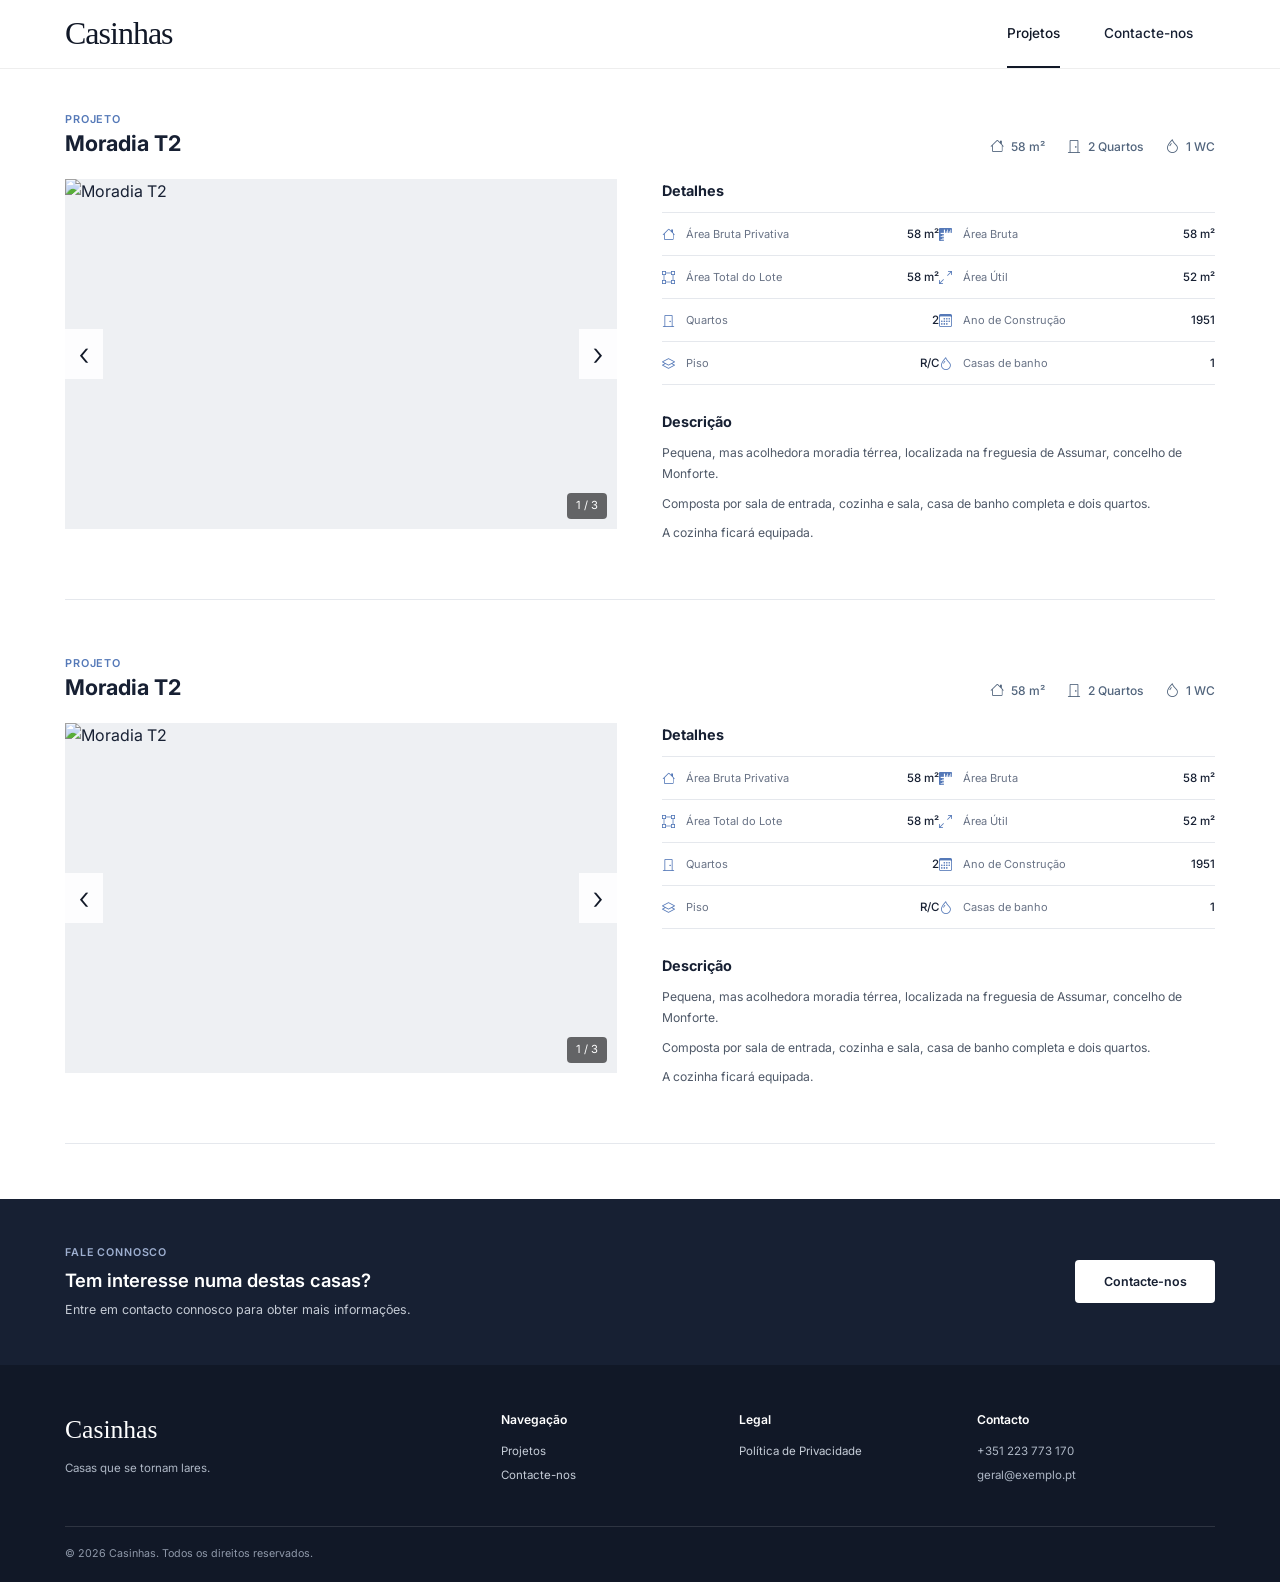
==== Index.html @ 3cd28d22 "Add files via upload" ====
﻿<!DOCTYPE html>
<html lang="pt-PT">

<head>
    <meta charset="UTF-8">

    <meta name="viewport" content="width=device-width, initial-scale=1.0">

    <title>Casinhas | Projetos</title>

    <meta name="description"
          content="Conheça os nossos projetos e imóveis.">

    <!-- Fonte -->
    <link rel="preconnect" href="https://fonts.googleapis.com">
    <link rel="preconnect" href="https://fonts.gstatic.com" crossorigin>

    <link href="https://fonts.googleapis.com/css2?family=Inter:wght@300;400;500;600;700&display=swap"
          rel="stylesheet">

    <!-- Ícones -->
    <link rel="stylesheet"
          href="https://cdn.jsdelivr.net/npm/bootstrap-icons@1.11.3/font/bootstrap-icons.min.css">

    <!-- CSS -->
    <link rel="stylesheet" href="style.css">
</head>


<body>

    <!-- ==================================================
         HEADER
    ================================================== -->

    <header id="header">

        <div class="container header-inner">

            <a href="index.html" class="logo">
                Casinhas
            </a>

            <nav>

                <a href="index.html" class="active">
                    Projetos
                </a>

                <a href="contacto.html">
                    Contacte-nos
                </a>

            </nav>

        </div>

    </header>


    <!-- ==================================================
         MODAL DA GALERIA
    ================================================== -->

    <div class="image-modal" id="image-modal">

        <!-- Fechar -->
        <button class="modal-close"
                id="modal-close"
                type="button"
                aria-label="Fechar">
            ×
        </button>


        <!-- Contador -->
        <div class="modal-counter">

            <span id="modal-current">1</span>
            /
            <span id="modal-total">3</span>

        </div>


        <!-- Seta esquerda -->
        <button class="modal-arrow modal-prev"
                id="modal-prev"
                type="button"
                aria-label="Imagem anterior">
            ‹
        </button>


        <!-- Conteúdo -->
        <div class="modal-content">

            <img id="modal-image"
                 src=""
                 alt="Moradia T2">


            <!-- Miniaturas -->
            <div class="modal-thumbnails"
                 id="modal-thumbnails">
            </div>

        </div>


        <!-- Seta direita -->
        <button class="modal-arrow modal-next"
                id="modal-next"
                type="button"
                aria-label="Imagem seguinte">
            ›
        </button>

    </div>


    <!-- ==================================================
         CONTEÚDO
    ================================================== -->

    <main>


        <!-- ==================================================
             PROJETOS
        ================================================== -->

        <section class="properties">

            <div class="container">


                <!-- ==================================================
                     IMÓVEL 1
                ================================================== -->

                <article class="property-card">


                    <!-- Cabeçalho -->
                    <div class="property-header">

                        <div>

                            <span class="property-label">
                                Projeto
                            </span>

                            <h1>
                                Moradia T2
                            </h1>

                        </div>


                        <div class="property-summary">

                            <div class="property-item">

                                <i class="bi bi-house"></i>

                                <span>
                                    58 m²
                                </span>

                            </div>


                            <div class="property-item">

                                <i class="bi bi-door-closed"></i>

                                <span>
                                    2 Quartos
                                </span>

                            </div>


                            <div class="property-item">

                                <i class="bi bi-droplet"></i>

                                <span>
                                    1 WC
                                </span>

                            </div>

                        </div>

                    </div>


                    <!-- Imagem + detalhes -->
                    <div class="property-layout">


                        <!-- Galeria -->
                        <div class="property-gallery">

                            <button class="gallery-arrow gallery-prev"
                                    type="button"
                                    aria-label="Imagem anterior">
                                ‹
                            </button>


                            <img class="gallery-image"
                                 src="assets/Casa1/1.jpg"
                                 alt="Moradia T2"
                                 data-gallery="1">


                            <button class="gallery-arrow gallery-next"
                                    type="button"
                                    aria-label="Imagem seguinte">
                                ›
                            </button>


                            <div class="gallery-counter">

                                <span class="gallery-current">
                                    1
                                </span>

                                /

                                <span class="gallery-total">
                                    3
                                </span>

                            </div>

                        </div>


                        <!-- Informação -->
                        <div class="property-info">


                            <!-- Detalhes -->
                            <div class="property-details">

                                <h2>
                                    Detalhes
                                </h2>


                                <div class="details-grid">


                                    <div class="detail">

                                        <div class="detail-label">

                                            <i class="bi bi-house"></i>

                                            <span>
                                                Área Bruta Privativa
                                            </span>

                                        </div>

                                        <strong>
                                            58 m²
                                        </strong>

                                    </div>


                                    <div class="detail">

                                        <div class="detail-label">

                                            <i class="bi bi-rulers"></i>

                                            <span>
                                                Área Bruta
                                            </span>

                                        </div>

                                        <strong>
                                            58 m²
                                        </strong>

                                    </div>


                                    <div class="detail">

                                        <div class="detail-label">

                                            <i class="bi bi-bounding-box"></i>

                                            <span>
                                                Área Total do Lote
                                            </span>

                                        </div>

                                        <strong>
                                            58 m²
                                        </strong>

                                    </div>


                                    <div class="detail">

                                        <div class="detail-label">

                                            <i class="bi bi-arrows-angle-expand"></i>

                                            <span>
                                                Área Útil
                                            </span>

                                        </div>

                                        <strong>
                                            52 m²
                                        </strong>

                                    </div>


                                    <div class="detail">

                                        <div class="detail-label">

                                            <i class="bi bi-door-closed"></i>

                                            <span>
                                                Quartos
                                            </span>

                                        </div>

                                        <strong>
                                            2
                                        </strong>

                                    </div>


                                    <div class="detail">

                                        <div class="detail-label">

                                            <i class="bi bi-calendar3"></i>

                                            <span>
                                                Ano de Construção
                                            </span>

                                        </div>

                                        <strong>
                                            1951
                                        </strong>

                                    </div>


                                    <div class="detail">

                                        <div class="detail-label">

                                            <i class="bi bi-layers"></i>

                                            <span>
                                                Piso
                                            </span>

                                        </div>

                                        <strong>
                                            R/C
                                        </strong>

                                    </div>


                                    <div class="detail">

                                        <div class="detail-label">

                                            <i class="bi bi-droplet"></i>

                                            <span>
                                                Casas de banho
                                            </span>

                                        </div>

                                        <strong>
                                            1
                                        </strong>

                                    </div>

                                </div>

                            </div>


                            <!-- Descrição -->
                            <div class="property-description">

                                <h2>
                                    Descrição
                                </h2>

                                <p>
                                    Pequena, mas acolhedora moradia térrea,
                                    localizada na freguesia de Assumar,
                                    concelho de Monforte.
                                </p>

                                <p>
                                    Composta por sala de entrada,
                                    cozinha e sala, casa de banho
                                    completa e dois quartos.
                                </p>

                                <p>
                                    A cozinha ficará equipada.
                                </p>

                            </div>

                        </div>

                    </div>

                </article>


                <!-- ==================================================
                     IMÓVEL 2
                     Mesmo exemplo do primeiro
                ================================================== -->

                <article class="property-card">


                    <!-- Cabeçalho -->
                    <div class="property-header">

                        <div>

                            <span class="property-label">
                                Projeto
                            </span>

                            <h1>
                                Moradia T2
                            </h1>

                        </div>


                        <div class="property-summary">

                            <div class="property-item">

                                <i class="bi bi-house"></i>

                                <span>
                                    58 m²
                                </span>

                            </div>


                            <div class="property-item">

                                <i class="bi bi-door-closed"></i>

                                <span>
                                    2 Quartos
                                </span>

                            </div>


                            <div class="property-item">

                                <i class="bi bi-droplet"></i>

                                <span>
                                    1 WC
                                </span>

                            </div>

                        </div>

                    </div>


                    <!-- Imagem + detalhes -->
                    <div class="property-layout">


                        <!-- Galeria -->
                        <div class="property-gallery">

                            <button class="gallery-arrow gallery-prev"
                                    type="button"
                                    aria-label="Imagem anterior">
                                ‹
                            </button>


                            <img class="gallery-image"
                                 src="assets/Casa1/1.jpg"
                                 alt="Moradia T2"
                                 data-gallery="2">


                            <button class="gallery-arrow gallery-next"
                                    type="button"
                                    aria-label="Imagem seguinte">
                                ›
                            </button>


                            <div class="gallery-counter">

                                <span class="gallery-current">
                                    1
                                </span>

                                /

                                <span class="gallery-total">
                                    3
                                </span>

                            </div>

                        </div>


                        <!-- Informação -->
                        <div class="property-info">


                            <!-- Detalhes -->
                            <div class="property-details">

                                <h2>
                                    Detalhes
                                </h2>


                                <div class="details-grid">


                                    <div class="detail">

                                        <div class="detail-label">
                                            <i class="bi bi-house"></i>
                                            <span>Área Bruta Privativa</span>
                                        </div>

                                        <strong>58 m²</strong>

                                    </div>


                                    <div class="detail">

                                        <div class="detail-label">
                                            <i class="bi bi-rulers"></i>
                                            <span>Área Bruta</span>
                                        </div>

                                        <strong>58 m²</strong>

                                    </div>


                                    <div class="detail">

                                        <div class="detail-label">
                                            <i class="bi bi-bounding-box"></i>
                                            <span>Área Total do Lote</span>
                                        </div>

                                        <strong>58 m²</strong>

                                    </div>


                                    <div class="detail">

                                        <div class="detail-label">
                                            <i class="bi bi-arrows-angle-expand"></i>
                                            <span>Área Útil</span>
                                        </div>

                                        <strong>52 m²</strong>

                                    </div>


                                    <div class="detail">

                                        <div class="detail-label">
                                            <i class="bi bi-door-closed"></i>
                                            <span>Quartos</span>
                                        </div>

                                        <strong>2</strong>

                                    </div>


                                    <div class="detail">

                                        <div class="detail-label">
                                            <i class="bi bi-calendar3"></i>
                                            <span>Ano de Construção</span>
                                        </div>

                                        <strong>1951</strong>

                                    </div>


                                    <div class="detail">

                                        <div class="detail-label">
                                            <i class="bi bi-layers"></i>
                                            <span>Piso</span>
                                        </div>

                                        <strong>R/C</strong>

                                    </div>


                                    <div class="detail">

                                        <div class="detail-label">
                                            <i class="bi bi-droplet"></i>
                                            <span>Casas de banho</span>
                                        </div>

                                        <strong>1</strong>

                                    </div>

                                </div>

                            </div>


                            <!-- Descrição -->
                            <div class="property-description">

                                <h2>
                                    Descrição
                                </h2>

                                <p>
                                    Pequena, mas acolhedora moradia térrea,
                                    localizada na freguesia de Assumar,
                                    concelho de Monforte.
                                </p>

                                <p>
                                    Composta por sala de entrada,
                                    cozinha e sala, casa de banho
                                    completa e dois quartos.
                                </p>

                                <p>
                                    A cozinha ficará equipada.
                                </p>

                            </div>

                        </div>

                    </div>

                </article>

            </div>

        </section>


        <!-- ==================================================
             CTA
        ================================================== -->

        <section class="property-cta">

            <div class="container cta-inner">

                <div>

                    <span class="cta-label">
                        Fale connosco
                    </span>

                    <h2>
                        Tem interesse numa destas casas?
                    </h2>

                    <p>
                        Entre em contacto connosco para obter
                        mais informações.
                    </p>

                </div>


                <a href="contacto.html"
                   class="btn-primary">
                    Contacte-nos
                </a>

            </div>

        </section>

    </main>


    <!-- ==================================================
         FOOTER
    ================================================== -->

    <footer>

        <div class="container footer-grid">


            <div class="footer-brand">

                <h3>
                    Casinhas
                </h3>

                <p>
                    Casas que se tornam lares.
                </p>

            </div>


            <div>

                <h4>
                    Navegação
                </h4>

                <a href="index.html">
                    Projetos
                </a>

                <a href="contacto.html">
                    Contacte-nos
                </a>

            </div>


            <div>

                <h4>
                    Legal
                </h4>

                <a href="privacidade.html">
                    Política de Privacidade
                </a>

            </div>


            <div>

                <h4>
                    Contacto
                </h4>

                <p>
                    +351 223 773 170
                </p>

                <p>
                    geral@exemplo.pt
                </p>

            </div>

        </div>


        <div class="container footer-bottom">

            <p>
                © 2026 Casinhas. Todos os direitos reservados.
            </p>

        </div>

    </footer>


    <!-- JavaScript -->
    <script src="script.js"></script>

</body>

</html>
---- style.css ----
﻿/* ==================================================
   BASE
================================================== */

:root {
    --navy: #172033;
    --navy-dark: #111827;
    --text: #172033;
    --muted: #697386;
    --icon: #5579b8;
    --border: #e5e8ed;
    --background: #ffffff;
    --soft-background: #f7f8fa;
}


* {
    box-sizing: border-box;
}


html {
    scroll-behavior: smooth;
}


body {
    margin: 0;
    font-family: "Inter", Arial, sans-serif;
    background: var(--background);
    color: var(--text);
    line-height: 1.6;
}


img {
    max-width: 100%;
}


a {
    color: inherit;
    text-decoration: none;
}


button {
    font-family: inherit;
}


.container {
    width: min(1150px, 92%);
    margin: 0 auto;
}


/* ==================================================
   HEADER
================================================== */

header {
    position: sticky;
    top: 0;
    width: 100%;
    background: rgba(255, 255, 255, 0.96);
    border-bottom: 1px solid #eeeeee;
    z-index: 1000;
    backdrop-filter: blur(10px);
}


.header-inner {
    min-height: 68px;
    display: flex;
    align-items: center;
    justify-content: space-between;
}


.logo {
    font-family: Georgia, "Times New Roman", serif;
    font-size: 2rem;
    font-weight: 400;
    letter-spacing: -1px;
    color: var(--navy-dark);
}


nav {
    height: 68px;
    display: flex;
    align-items: stretch;
}


    nav a {
        position: relative;
        display: flex;
        align-items: center;
        padding: 0 22px;
        color: var(--navy);
        font-size: 0.85rem;
        font-weight: 500;
        transition: color 0.2s ease;
    }


        nav a:hover {
            color: var(--icon);
        }


        nav a.active {
            color: var(--navy-dark);
        }


            nav a.active::after {
                content: "";
                position: absolute;
                left: 22px;
                right: 22px;
                bottom: 0;
                height: 2px;
                background: var(--navy-dark);
            }


/* ==================================================
   PROJETOS
================================================== */

.properties {
    padding: 42px 0 55px;
}


.property-card {
    padding-bottom: 55px;
    margin-bottom: 55px;
    border-bottom: 1px solid var(--border);
}


    .property-card:last-child {
        margin-bottom: 0;
    }


/* ==================================================
   CABEÇALHO DO IMÓVEL
================================================== */

.property-header {
    display: flex;
    align-items: flex-end;
    justify-content: space-between;
    gap: 30px;
    margin-bottom: 22px;
}


.property-label {
    display: block;
    margin-bottom: 3px;
    color: var(--icon);
    font-size: 0.68rem;
    font-weight: 600;
    text-transform: uppercase;
    letter-spacing: 0.08em;
}


.property-header h1 {
    margin: 0;
    color: var(--text);
    font-size: 1.35rem;
    font-weight: 700;
    line-height: 1.2;
}


.property-summary {
    display: flex;
    align-items: center;
    gap: 22px;
    flex-shrink: 0;
}


.property-item {
    display: flex;
    align-items: center;
    gap: 7px;
}


    .property-item i {
        color: #52657d;
        font-size: 14px;
    }


    .property-item span {
        color: #52657d;
        font-size: 0.75rem;
        font-weight: 500;
    }


/* ==================================================
   LAYOUT DO IMÓVEL
================================================== */

.property-layout {
    display: grid;
    grid-template-columns: 48% 1fr;
    gap: 45px;
    align-items: start;
}


/* ==================================================
   GALERIA
================================================== */

.property-gallery {
    position: relative;
    width: 100%;
    height: 350px;
    overflow: hidden;
    background: #eef0f3;
}


.gallery-image {
    display: block;
    width: 100%;
    height: 100%;
    object-fit: cover;
    cursor: zoom-in;
    transition: transform 0.3s ease;
}


    .gallery-image:hover {
        transform: scale(1.015);
    }


/* ==================================================
   SETAS DA GALERIA
================================================== */

.gallery-arrow {
    position: absolute;
    top: 50%;
    z-index: 5;
    width: 38px;
    height: 50px;
    display: flex;
    align-items: center;
    justify-content: center;
    padding: 0;
    border: none;
    background: rgba(255, 255, 255, 0.9);
    color: var(--navy-dark);
    font-size: 32px;
    font-weight: 300;
    line-height: 1;
    cursor: pointer;
    transform: translateY(-50%);
    transition: background 0.2s ease;
}


    .gallery-arrow:hover {
        background: #ffffff;
    }


.gallery-prev {
    left: 0;
}


.gallery-next {
    right: 0;
}


/* ==================================================
   CONTADOR DA GALERIA
================================================== */

.gallery-counter {
    position: absolute;
    right: 10px;
    bottom: 10px;
    padding: 4px 9px;
    background: rgba(0, 0, 0, 0.58);
    color: #ffffff;
    border-radius: 4px;
    font-size: 0.7rem;
}


/* ==================================================
   INFORMAÇÃO
================================================== */

.property-info {
    min-width: 0;
}


.property-details h2,
.property-description h2 {
    margin: 0 0 10px;
    color: var(--text);
    font-size: 0.9rem;
    font-weight: 700;
}


/* ==================================================
   DETALHES
================================================== */

.details-grid {
    display: grid;
    grid-template-columns: 1fr 1fr;
    border-top: 1px solid var(--border);
}


.detail {
    min-height: 43px;
    display: flex;
    align-items: center;
    justify-content: space-between;
    gap: 12px;
    padding: 5px 0;
    border-bottom: 1px solid var(--border);
}


.detail-label {
    min-width: 0;
    display: flex;
    align-items: center;
    gap: 8px;
}


    .detail-label i {
        width: 16px;
        flex-shrink: 0;
        color: var(--icon);
        font-size: 13px;
    }


    .detail-label span {
        color: var(--muted);
        font-size: 0.69rem;
    }


.detail strong {
    color: var(--text);
    font-size: 0.72rem;
    font-weight: 500;
    white-space: nowrap;
}


/* ==================================================
   DESCRIÇÃO
================================================== */

.property-description {
    margin-top: 25px;
}


    .property-description p {
        max-width: 580px;
        margin: 0 0 9px;
        color: #4f5968;
        font-size: 0.76rem;
        line-height: 1.7;
    }


        .property-description p:last-child {
            margin-bottom: 0;
        }


/* ==================================================
   MODAL DA GALERIA
================================================== */

.image-modal {
    position: fixed;
    inset: 0;
    z-index: 9999;
    display: flex;
    align-items: center;
    justify-content: center;
    padding: 50px 70px;
    background: rgba(10, 14, 23, 0.94);
    opacity: 0;
    visibility: hidden;
    transition: opacity 0.25s ease, visibility 0.25s ease;
}


    .image-modal.open {
        opacity: 1;
        visibility: visible;
    }


/* ==================================================
   CONTEÚDO DO MODAL
================================================== */

.modal-content {
    width: min(1000px, 90vw);
    display: flex;
    flex-direction: column;
    align-items: center;
    gap: 18px;
}


#modal-image {
    display: block;
    width: auto;
    max-width: 100%;
    max-height: 70vh;
    object-fit: contain;
    border-radius: 4px;
}


/* ==================================================
   MINIATURAS
================================================== */

.modal-thumbnails {
    width: 100%;
    display: flex;
    justify-content: center;
    gap: 9px;
    padding: 4px;
    overflow-x: auto;
}


.modal-thumbnail {
    width: 78px;
    height: 58px;
    flex-shrink: 0;
    object-fit: cover;
    border: 2px solid transparent;
    border-radius: 4px;
    opacity: 0.48;
    cursor: pointer;
    transition: opacity 0.2s ease, border-color 0.2s ease, transform 0.2s ease;
}


    .modal-thumbnail:hover {
        opacity: 0.8;
        transform: translateY(-2px);
    }


    .modal-thumbnail.active {
        opacity: 1;
        border-color: #ffffff;
    }


/* ==================================================
   SETAS DO MODAL
================================================== */

.modal-arrow {
    position: absolute;
    top: 50%;
    width: 52px;
    height: 68px;
    display: flex;
    align-items: center;
    justify-content: center;
    padding: 0;
    border: none;
    border-radius: 4px;
    background: rgba(255, 255, 255, 0.12);
    color: #ffffff;
    font-size: 44px;
    font-weight: 300;
    line-height: 1;
    cursor: pointer;
    transform: translateY(-50%);
    transition: background 0.2s ease;
}


    .modal-arrow:hover {
        background: rgba(255, 255, 255, 0.23);
    }


.modal-prev {
    left: 25px;
}


.modal-next {
    right: 25px;
}


/* ==================================================
   FECHAR MODAL
================================================== */

.modal-close {
    position: absolute;
    top: 18px;
    right: 25px;
    z-index: 5;
    width: 45px;
    height: 45px;
    padding: 0;
    border: none;
    background: transparent;
    color: #ffffff;
    font-size: 38px;
    font-weight: 300;
    line-height: 1;
    cursor: pointer;
    transition: opacity 0.2s ease;
}


    .modal-close:hover {
        opacity: 0.65;
    }


/* ==================================================
   CONTADOR DO MODAL
================================================== */

.modal-counter {
    position: absolute;
    top: 25px;
    left: 50%;
    color: #ffffff;
    font-size: 0.78rem;
    transform: translateX(-50%);
}


/* ==================================================
   CTA
================================================== */

.property-cta {
    padding: 45px 0;
    background: var(--navy);
    color: #ffffff;
}


.cta-inner {
    display: flex;
    align-items: center;
    justify-content: space-between;
    gap: 40px;
}


.cta-label {
    display: block;
    margin-bottom: 5px;
    color: #9eafd0;
    font-size: 0.67rem;
    font-weight: 600;
    text-transform: uppercase;
    letter-spacing: 0.08em;
}


.property-cta h2 {
    margin: 0 0 4px;
    font-size: 1.15rem;
    font-weight: 600;
}


.property-cta p {
    margin: 0;
    color: #c4cad4;
    font-size: 0.78rem;
}


.btn-primary {
    display: inline-flex;
    align-items: center;
    justify-content: center;
    min-width: 140px;
    min-height: 43px;
    padding: 0 20px;
    background: #ffffff;
    color: var(--navy);
    border-radius: 4px;
    font-size: 0.78rem;
    font-weight: 600;
    transition: background 0.2s ease, transform 0.2s ease;
}


    .btn-primary:hover {
        background: #edf0f4;
        transform: translateY(-1px);
    }


/* ==================================================
   FOOTER
================================================== */

footer {
    padding: 45px 0 20px;
    background: var(--navy-dark);
    color: #ffffff;
}


.footer-grid {
    display: grid;
    grid-template-columns: 2fr 1fr 1fr 1.2fr;
    gap: 40px;
}


.footer-brand h3 {
    margin: 0 0 8px;
    font-family: Georgia, "Times New Roman", serif;
    font-size: 1.6rem;
    font-weight: 400;
}


.footer-grid h4 {
    margin: 0 0 13px;
    font-size: 0.76rem;
    font-weight: 600;
}


.footer-grid p {
    margin: 0 0 6px;
    color: #aeb7c5;
    font-size: 0.72rem;
}


.footer-grid a {
    display: block;
    margin: 6px 0;
    color: #c5ccd7;
    font-size: 0.72rem;
    transition: color 0.2s ease;
}


    .footer-grid a:hover {
        color: #ffffff;
    }


.footer-bottom {
    margin-top: 35px;
    padding-top: 18px;
    border-top: 1px solid rgba(255, 255, 255, 0.12);
}


    .footer-bottom p {
        margin: 0;
        color: #8f99aa;
        font-size: 0.67rem;
    }


/* ==================================================
   RESPONSIVE
================================================== */

@media (max-width: 800px) {

    .header-inner {
        min-height: 60px;
    }


    nav {
        height: 60px;
    }


        nav a {
            padding: 0 12px;
            font-size: 0.76rem;
        }


            nav a.active::after {
                left: 12px;
                right: 12px;
            }


    .logo {
        font-size: 1.7rem;
    }


    .property-header {
        align-items: flex-start;
        flex-direction: column;
        gap: 14px;
    }


    .property-summary {
        gap: 15px;
        flex-wrap: wrap;
    }


    .property-layout {
        grid-template-columns: 1fr;
        gap: 28px;
    }


    .property-gallery {
        height: 360px;
    }


    .cta-inner {
        align-items: flex-start;
        flex-direction: column;
        gap: 22px;
    }


    .footer-grid {
        grid-template-columns: 1fr 1fr;
        gap: 30px;
    }


    .image-modal {
        padding: 60px 15px 25px;
    }


    .modal-arrow {
        width: 42px;
        height: 55px;
        font-size: 36px;
    }


    .modal-prev {
        left: 8px;
    }


    .modal-next {
        right: 8px;
    }


    #modal-image {
        max-width: 92vw;
        max-height: 65vh;
    }
}


@media (max-width: 500px) {

    .properties {
        padding-top: 28px;
    }


    .property-gallery {
        height: 260px;
    }


    .details-grid {
        grid-template-columns: 1fr;
    }


    .footer-grid {
        grid-template-columns: 1fr;
    }


    .modal-thumbnail {
        width: 65px;
        height: 50px;
    }
}
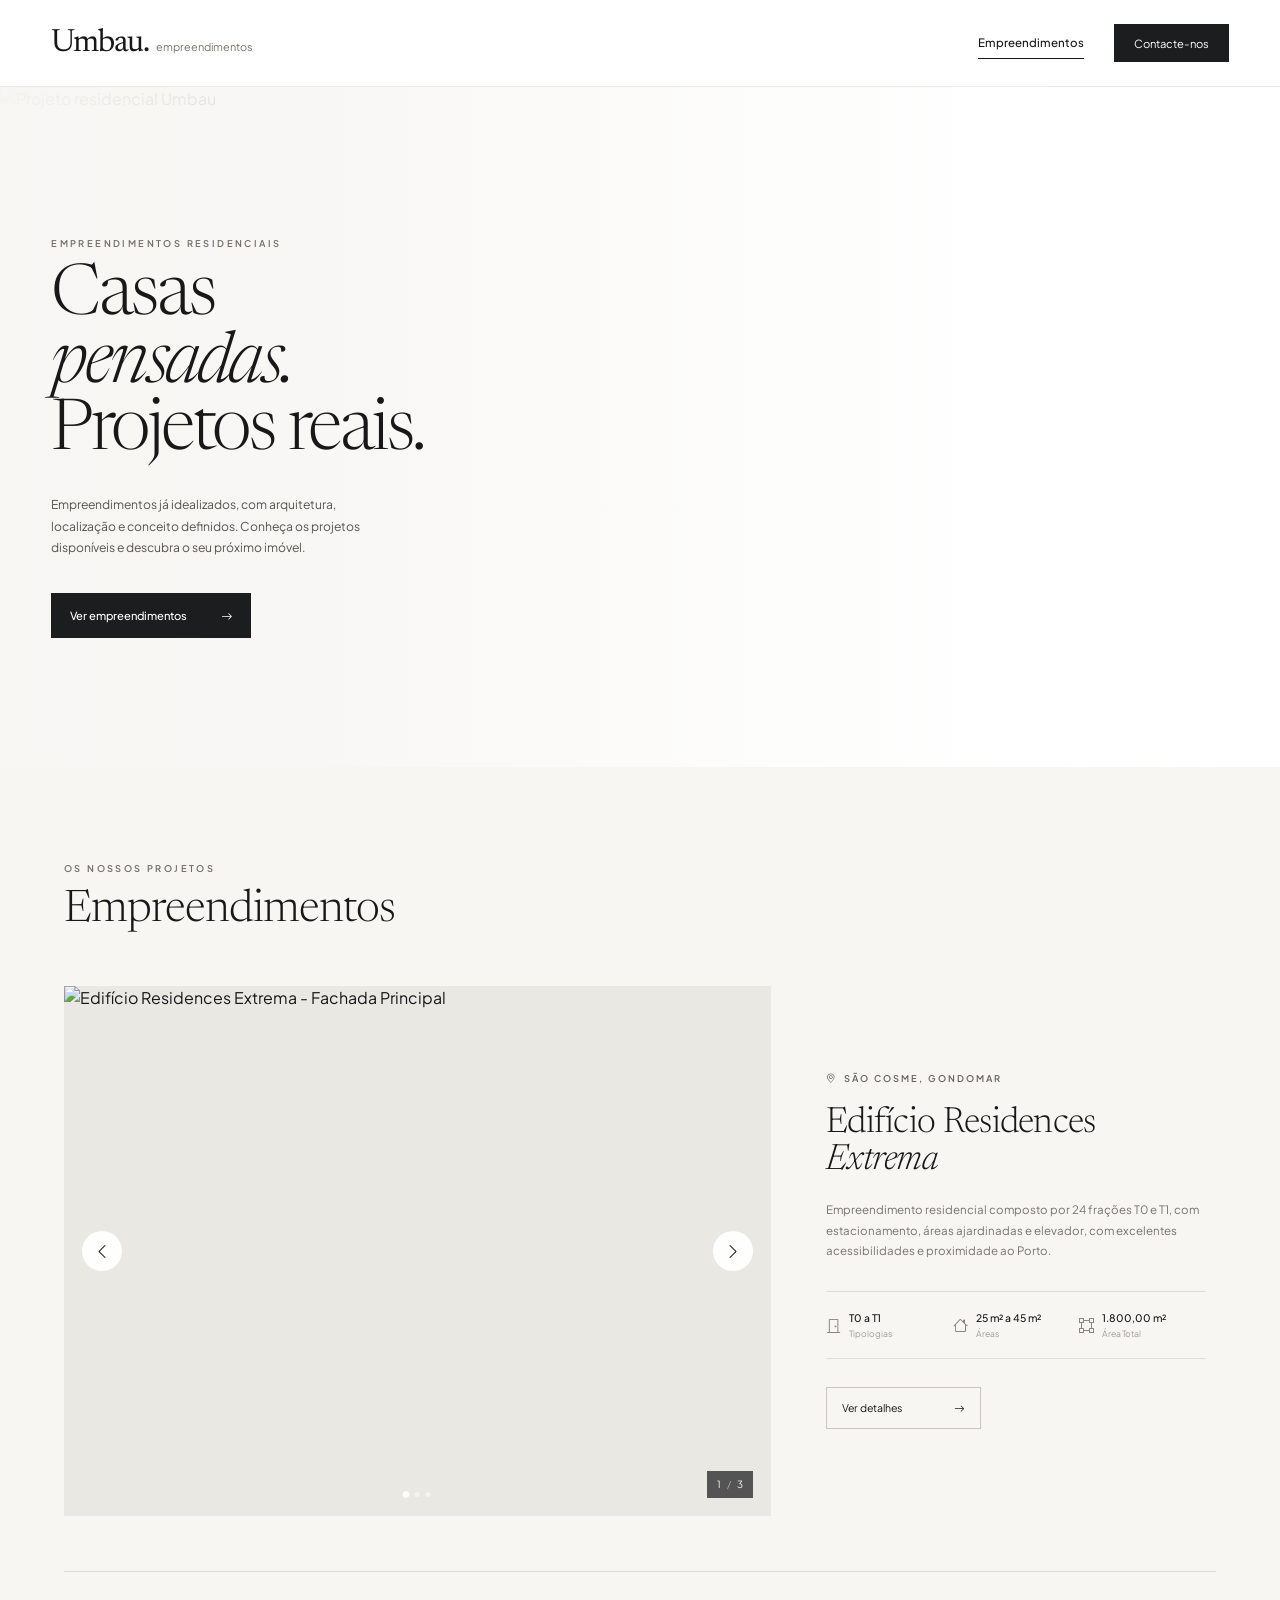
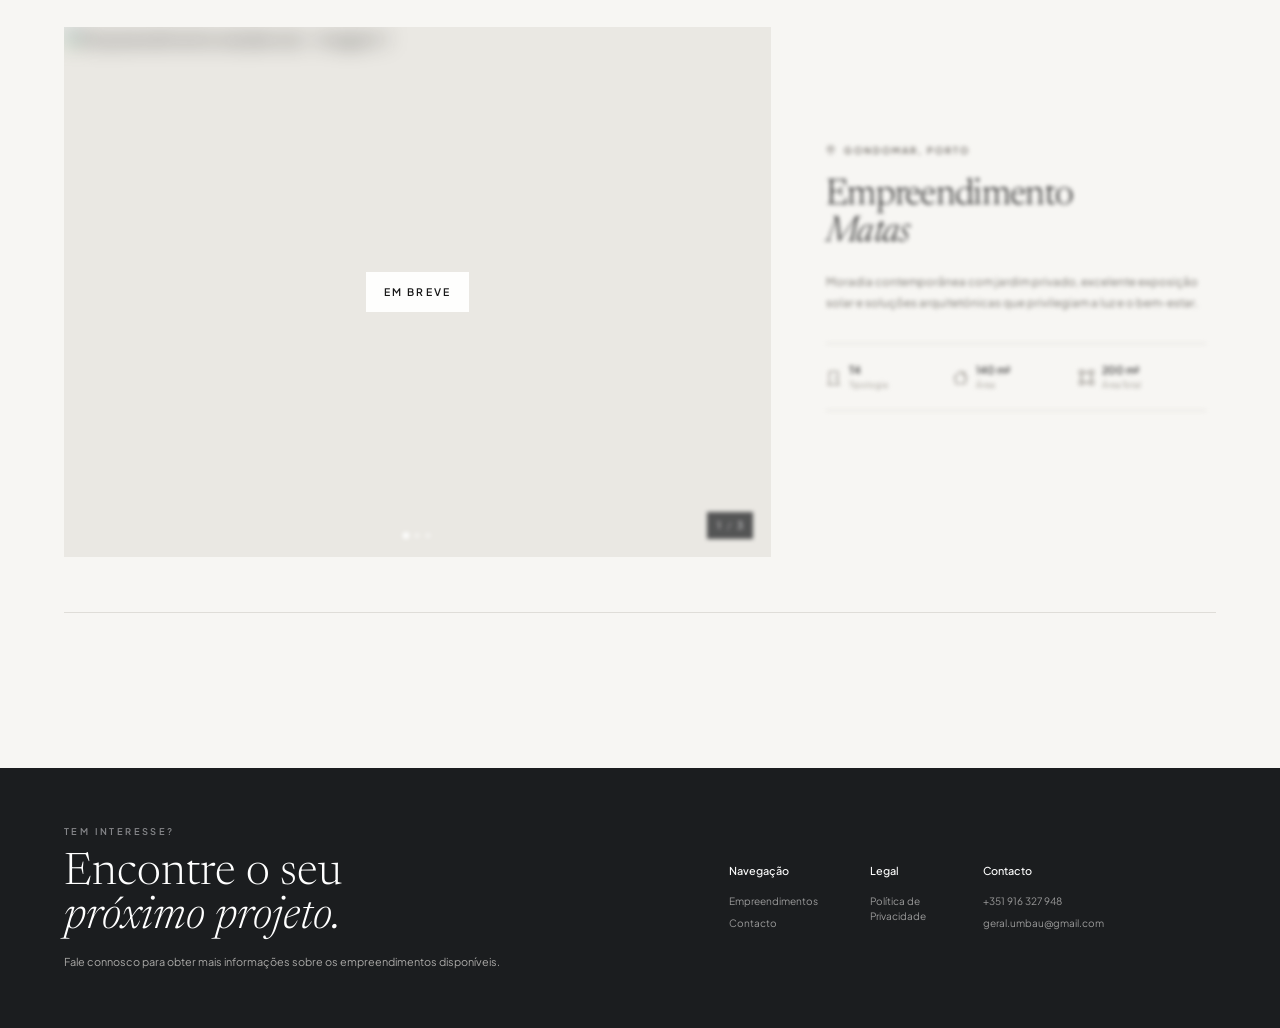
==== commit 53724de1: "Add files via upload" ====
--- a/Index.html
+++ b/Index.html
@@ -2,53 +2,76 @@
 <html lang="pt-PT">
 
 <head>
+
     <meta charset="UTF-8">
 
-    <meta name="viewport" content="width=device-width, initial-scale=1.0">
-
-    <title>Casinhas | Projetos</title>
+    <meta name="viewport"
+          content="width=device-width, initial-scale=1.0">
+
+    <title>Umbau | Empreendimentos</title>
 
     <meta name="description"
-          content="Conheça os nossos projetos e imóveis.">
-
-    <!-- Fonte -->
-    <link rel="preconnect" href="https://fonts.googleapis.com">
-    <link rel="preconnect" href="https://fonts.gstatic.com" crossorigin>
-
-    <link href="https://fonts.googleapis.com/css2?family=Inter:wght@300;400;500;600;700&display=swap"
+          content="Empreendimentos residenciais da Umbau. Projetos idealizados ao detalhe e pensados para ganhar vida.">
+
+    <link rel="preconnect"
+          href="https://fonts.googleapis.com">
+
+    <link rel="preconnect"
+          href="https://fonts.gstatic.com"
+          crossorigin>
+
+    <link href="https://fonts.googleapis.com/css2?family=Newsreader:opsz,wght@6..72,300;6..72,400;6..72,500&family=Plus+Jakarta+Sans:wght@300;400;500;600&display=swap"
           rel="stylesheet">
 
-    <!-- Ícones -->
     <link rel="stylesheet"
           href="https://cdn.jsdelivr.net/npm/bootstrap-icons@1.11.3/font/bootstrap-icons.min.css">
 
-    <!-- CSS -->
-    <link rel="stylesheet" href="style.css">
+    <link rel="stylesheet"
+          href="style.css">
+
 </head>
 
 
 <body>
 
-    <!-- ==================================================
+    <!-- =====================================================
          HEADER
-    ================================================== -->
-
-    <header id="header">
-
-        <div class="container header-inner">
-
-            <a href="index.html" class="logo">
-                Casinhas
+    ====================================================== -->
+
+    <header class="site-header">
+
+        <div class="header-container">
+
+            <a href="index.html"
+               class="logo"
+               aria-label="Umbau - página inicial">
+
+                <span class="logo-main">
+                    Umbau.
+                </span>
+
+                <span class="logo-sub">
+                    empreendimentos
+                </span>
+
             </a>
 
-            <nav>
-
-                <a href="index.html" class="active">
-                    Projetos
+
+            <nav class="main-nav">
+
+                <a href="#empreendimentos"
+                   class="nav-link active">
+
+                    Empreendimentos
+
                 </a>
 
-                <a href="contacto.html">
+
+                <a href="contacto.html"
+                   class="btn-header">
+
                     Contacte-nos
+
                 </a>
 
             </nav>
@@ -58,137 +81,459 @@
     </header>
 
 
-    <!-- ==================================================
-         MODAL DA GALERIA
-    ================================================== -->
-
-    <div class="image-modal" id="image-modal">
-
-        <!-- Fechar -->
-        <button class="modal-close"
-                id="modal-close"
-                type="button"
-                aria-label="Fechar">
-            ×
-        </button>
-
-
-        <!-- Contador -->
-        <div class="modal-counter">
-
-            <span id="modal-current">1</span>
-            /
-            <span id="modal-total">3</span>
-
-        </div>
-
-
-        <!-- Seta esquerda -->
-        <button class="modal-arrow modal-prev"
-                id="modal-prev"
-                type="button"
-                aria-label="Imagem anterior">
-            ‹
-        </button>
-
-
-        <!-- Conteúdo -->
-        <div class="modal-content">
-
-            <img id="modal-image"
-                 src=""
-                 alt="Moradia T2">
-
-
-            <!-- Miniaturas -->
-            <div class="modal-thumbnails"
-                 id="modal-thumbnails">
+    <!-- =====================================================
+         CONTEÚDO PRINCIPAL
+    ====================================================== -->
+
+    <main>
+
+        <!-- =================================================
+             HERO
+        ================================================== -->
+
+        <section class="hero-section">
+
+            <div class="hero-content">
+
+                <div class="hero-image">
+
+                    <img src="assets/HeroImage.png"
+                         alt="Projeto residencial Umbau">
+
+                </div>
+
+
+                <div class="hero-overlay"></div>
+
+
+                <div class="hero-text">
+
+                    <span class="section-kicker hero-kicker">
+                        EMPREENDIMENTOS RESIDENCIAIS
+                    </span>
+
+
+                    <h1 class="hero-title">
+                        Casas<br>
+                        <em>pensadas.</em><br>
+                        Projetos reais.
+                    </h1>
+
+
+                    <p class="hero-description">
+                        Empreendimentos já idealizados, com arquitetura, localização e conceito definidos.
+                        Conheça os projetos disponíveis e descubra o seu próximo imóvel.
+                    </p>
+
+
+                    <a href="#empreendimentos"
+                       class="btn-primary">
+
+                        <span>
+                            Ver empreendimentos
+                        </span>
+
+                        <i class="bi bi-arrow-right"></i>
+
+                    </a>
+
+                </div>
+
             </div>
 
-        </div>
-
-
-        <!-- Seta direita -->
-        <button class="modal-arrow modal-next"
-                id="modal-next"
-                type="button"
-                aria-label="Imagem seguinte">
-            ›
-        </button>
-
-    </div>
-
-
-    <!-- ==================================================
-         CONTEÚDO
-    ================================================== -->
-
-    <main>
-
-
-        <!-- ==================================================
-             PROJETOS
+        </section>
+
+
+        <!-- =================================================
+             EMPREENDIMENTOS
         ================================================== -->
 
-        <section class="properties">
-
-            <div class="container">
-
-
-                <!-- ==================================================
-                     IMÓVEL 1
+        <section id="empreendimentos"
+                 class="projects-section">
+
+            <div class="section-container">
+
+                <div class="section-heading">
+
+                    <span class="section-kicker">
+                        OS NOSSOS PROJETOS
+                    </span>
+
+                    <h2>
+                        Empreendimentos
+                    </h2>
+
+                </div>
+
+
+                <!-- =================================================
+                     EMPREENDIMENTO 1
                 ================================================== -->
 
-                <article class="property-card">
-
-
-                    <!-- Cabeçalho -->
-                    <div class="property-header">
-
-                        <div>
-
-                            <span class="property-label">
-                                Projeto
-                            </span>
-
-                            <h1>
-                                Moradia T2
-                            </h1>
-
-                        </div>
-
-
-                        <div class="property-summary">
-
-                            <div class="property-item">
+                <article class="project-card">
+
+                    <div class="project-gallery"
+                         data-project-gallery>
+
+                        <div class="project-gallery-track">
+
+                            <div class="project-slide active">
+
+                                <img src="assets/Extrema/FachadaPrincipal.png"
+                                     alt="Edifício Residences Extrema - Fachada Principal">
+
+                            </div>
+
+
+                            <div class="project-slide">
+
+                                <img src="assets/Extrema/VistaNordeste.png"
+                                     alt="Edifício Residences Extrema - Vista Nordeste">
+
+                            </div>
+
+
+                            <div class="project-slide">
+
+                                <img src="assets/Extrema/FachadaTraseirasNoite.png"
+                                     alt="Edifício Residences Extrema - Fachada Traseira à Noite">
+
+                            </div>
+
+                        </div>
+
+
+                        <button class="project-gallery-arrow project-gallery-prev"
+                                type="button"
+                                aria-label="Imagem anterior">
+
+                            <i class="bi bi-chevron-left"></i>
+
+                        </button>
+
+
+                        <button class="project-gallery-arrow project-gallery-next"
+                                type="button"
+                                aria-label="Imagem seguinte">
+
+                            <i class="bi bi-chevron-right"></i>
+
+                        </button>
+
+
+                        <div class="project-gallery-counter"
+                             aria-label="Contador de imagens">
+
+                            <span class="project-current">
+                                1
+                            </span>
+
+                            <span class="counter-separator">
+                                /
+                            </span>
+
+                            <span class="project-total">
+                                3
+                            </span>
+
+                        </div>
+
+
+                        <div class="project-gallery-dots"
+                             aria-label="Selecionar imagem">
+
+                            <button class="gallery-dot active"
+                                    type="button"
+                                    aria-label="Imagem 1">
+                            </button>
+
+                            <button class="gallery-dot"
+                                    type="button"
+                                    aria-label="Imagem 2">
+                            </button>
+
+                            <button class="gallery-dot"
+                                    type="button"
+                                    aria-label="Imagem 3">
+                            </button>
+
+                        </div>
+
+                    </div>
+
+
+                    <div class="project-info">
+
+                        <div class="location">
+
+                            <i class="bi bi-geo-alt"></i>
+
+                            <span>
+                                SÃO COSME, GONDOMAR
+                            </span>
+
+                        </div>
+
+
+                        <h3>
+                            Edifício Residences
+                            <span>
+                                Extrema
+                            </span>
+                        </h3>
+
+
+                        <p>
+                            Empreendimento residencial composto por 24 frações T0 e T1,
+                            com estacionamento, áreas ajardinadas e elevador, com excelentes
+                            acessibilidades e proximidade ao Porto.
+                        </p>
+
+
+                        <div class="project-specs">
+
+                            <div class="spec">
+
+                                <i class="bi bi-door-closed"></i>
+
+                                <div>
+
+                                    <strong>
+                                        T0 a T1
+                                    </strong>
+
+                                    <small>
+                                        Tipologias
+                                    </small>
+
+                                </div>
+
+                            </div>
+
+
+                            <div class="spec">
 
                                 <i class="bi bi-house"></i>
 
-                                <span>
-                                    58 m²
-                                </span>
-
-                            </div>
-
-
-                            <div class="property-item">
+                                <div>
+
+                                    <strong>
+                                        25 m² a 45 m²
+                                    </strong>
+
+                                    <small>
+                                        Áreas
+                                    </small>
+
+                                </div>
+
+                            </div>
+
+
+                            <div class="spec">
+
+                                <i class="bi bi-bounding-box"></i>
+
+                                <div>
+
+                                    <strong>
+                                        1.800,00 m²
+                                    </strong>
+
+                                    <small>
+                                        Área Total
+                                    </small>
+
+                                </div>
+
+                            </div>
+
+                        </div>
+
+
+                        <a href="detalhe.html"
+                           class="project-link">
+
+                            <span>
+                                Ver detalhes
+                            </span>
+
+                            <i class="bi bi-arrow-right"></i>
+
+                        </a>
+
+                    </div>
+
+                </article>
+
+
+                <!-- =================================================
+                     EMPREENDIMENTO 2
+                ================================================== -->
+
+                <article class="project-card project-card-coming-soon">
+
+                    <div class="project-gallery-embreve"
+                         data-project-gallery>
+
+                        <div class="project-gallery-track">
+
+                            <div class="project-slide active">
+
+                                <img src="assets/Matas/Image1.png"
+                                     alt="Empreendimento residencial - imagem 1">
+
+                            </div>
+
+
+                            <div class="project-slide">
+
+                                <img src="assets/Matas/Image2.png"
+                                     alt="Empreendimento residencial - imagem 2">
+
+                            </div>
+
+
+                            <div class="project-slide">
+
+                                <img src="assets/Matas/Image3.png"
+                                     alt="Empreendimento residencial - imagem 3">
+
+                            </div>
+
+                        </div>
+
+
+                        <div class="project-gallery-counter">
+
+                            <span class="project-current">
+                                1
+                            </span>
+
+                            <span class="counter-separator">
+                                /
+                            </span>
+
+                            <span class="project-total">
+                                3
+                            </span>
+
+                        </div>
+
+
+                        <div class="project-gallery-dots">
+
+                            <button class="gallery-dot active"
+                                    type="button"
+                                    aria-label="Imagem 1">
+                            </button>
+
+                            <button class="gallery-dot"
+                                    type="button"
+                                    aria-label="Imagem 2">
+                            </button>
+
+                            <button class="gallery-dot"
+                                    type="button"
+                                    aria-label="Imagem 3">
+                            </button>
+
+                        </div>
+
+
+                        <div class="coming-soon-overlay">
+
+                            <span>
+                                EM BREVE
+                            </span>
+
+                        </div>
+
+                    </div>
+
+
+                    <div class="project-info">
+
+                        <div class="location">
+
+                            <i class="bi bi-geo-alt"></i>
+
+                            <span>
+                                GONDOMAR, PORTO
+                            </span>
+
+                        </div>
+
+
+                        <h3>
+                            Empreendimento
+                            <span>
+                                Matas
+                            </span>
+                        </h3>
+
+
+                        <p>
+                            Moradia contemporânea com jardim privado, excelente exposição solar
+                            e soluções arquitetónicas que privilegiam a luz e o bem-estar.
+                        </p>
+
+
+                        <div class="project-specs">
+
+                            <div class="spec">
 
                                 <i class="bi bi-door-closed"></i>
 
-                                <span>
-                                    2 Quartos
-                                </span>
-
-                            </div>
-
-
-                            <div class="property-item">
-
-                                <i class="bi bi-droplet"></i>
-
-                                <span>
-                                    1 WC
-                                </span>
+                                <div>
+
+                                    <strong>
+                                        T4
+                                    </strong>
+
+                                    <small>
+                                        Tipologia
+                                    </small>
+
+                                </div>
+
+                            </div>
+
+
+                            <div class="spec">
+
+                                <i class="bi bi-house"></i>
+
+                                <div>
+
+                                    <strong>
+                                        140 m²
+                                    </strong>
+
+                                    <small>
+                                        Área
+                                    </small>
+
+                                </div>
+
+                            </div>
+
+
+                            <div class="spec">
+
+                                <i class="bi bi-bounding-box"></i>
+
+                                <div>
+
+                                    <strong>
+                                        200 m²
+                                    </strong>
+
+                                    <small>
+                                        Área Total
+                                    </small>
+
+                                </div>
 
                             </div>
 
@@ -196,633 +541,99 @@
 
                     </div>
 
-
-                    <!-- Imagem + detalhes -->
-                    <div class="property-layout">
-
-
-                        <!-- Galeria -->
-                        <div class="property-gallery">
-
-                            <button class="gallery-arrow gallery-prev"
-                                    type="button"
-                                    aria-label="Imagem anterior">
-                                ‹
-                            </button>
-
-
-                            <img class="gallery-image"
-                                 src="assets/Casa1/1.jpg"
-                                 alt="Moradia T2"
-                                 data-gallery="1">
-
-
-                            <button class="gallery-arrow gallery-next"
-                                    type="button"
-                                    aria-label="Imagem seguinte">
-                                ›
-                            </button>
-
-
-                            <div class="gallery-counter">
-
-                                <span class="gallery-current">
-                                    1
-                                </span>
-
-                                /
-
-                                <span class="gallery-total">
-                                    3
-                                </span>
-
-                            </div>
-
-                        </div>
-
-
-                        <!-- Informação -->
-                        <div class="property-info">
-
-
-                            <!-- Detalhes -->
-                            <div class="property-details">
-
-                                <h2>
-                                    Detalhes
-                                </h2>
-
-
-                                <div class="details-grid">
-
-
-                                    <div class="detail">
-
-                                        <div class="detail-label">
-
-                                            <i class="bi bi-house"></i>
-
-                                            <span>
-                                                Área Bruta Privativa
-                                            </span>
-
-                                        </div>
-
-                                        <strong>
-                                            58 m²
-                                        </strong>
-
-                                    </div>
-
-
-                                    <div class="detail">
-
-                                        <div class="detail-label">
-
-                                            <i class="bi bi-rulers"></i>
-
-                                            <span>
-                                                Área Bruta
-                                            </span>
-
-                                        </div>
-
-                                        <strong>
-                                            58 m²
-                                        </strong>
-
-                                    </div>
-
-
-                                    <div class="detail">
-
-                                        <div class="detail-label">
-
-                                            <i class="bi bi-bounding-box"></i>
-
-                                            <span>
-                                                Área Total do Lote
-                                            </span>
-
-                                        </div>
-
-                                        <strong>
-                                            58 m²
-                                        </strong>
-
-                                    </div>
-
-
-                                    <div class="detail">
-
-                                        <div class="detail-label">
-
-                                            <i class="bi bi-arrows-angle-expand"></i>
-
-                                            <span>
-                                                Área Útil
-                                            </span>
-
-                                        </div>
-
-                                        <strong>
-                                            52 m²
-                                        </strong>
-
-                                    </div>
-
-
-                                    <div class="detail">
-
-                                        <div class="detail-label">
-
-                                            <i class="bi bi-door-closed"></i>
-
-                                            <span>
-                                                Quartos
-                                            </span>
-
-                                        </div>
-
-                                        <strong>
-                                            2
-                                        </strong>
-
-                                    </div>
-
-
-                                    <div class="detail">
-
-                                        <div class="detail-label">
-
-                                            <i class="bi bi-calendar3"></i>
-
-                                            <span>
-                                                Ano de Construção
-                                            </span>
-
-                                        </div>
-
-                                        <strong>
-                                            1951
-                                        </strong>
-
-                                    </div>
-
-
-                                    <div class="detail">
-
-                                        <div class="detail-label">
-
-                                            <i class="bi bi-layers"></i>
-
-                                            <span>
-                                                Piso
-                                            </span>
-
-                                        </div>
-
-                                        <strong>
-                                            R/C
-                                        </strong>
-
-                                    </div>
-
-
-                                    <div class="detail">
-
-                                        <div class="detail-label">
-
-                                            <i class="bi bi-droplet"></i>
-
-                                            <span>
-                                                Casas de banho
-                                            </span>
-
-                                        </div>
-
-                                        <strong>
-                                            1
-                                        </strong>
-
-                                    </div>
-
-                                </div>
-
-                            </div>
-
-
-                            <!-- Descrição -->
-                            <div class="property-description">
-
-                                <h2>
-                                    Descrição
-                                </h2>
-
-                                <p>
-                                    Pequena, mas acolhedora moradia térrea,
-                                    localizada na freguesia de Assumar,
-                                    concelho de Monforte.
-                                </p>
-
-                                <p>
-                                    Composta por sala de entrada,
-                                    cozinha e sala, casa de banho
-                                    completa e dois quartos.
-                                </p>
-
-                                <p>
-                                    A cozinha ficará equipada.
-                                </p>
-
-                            </div>
-
-                        </div>
+                </article>
+
+            </div>
+
+        </section>
+
+
+        <!-- =================================================
+             CTA / FOOTER
+        ================================================== -->
+
+        <section class="cta-section">
+
+            <div class="section-container cta-container">
+
+                <div class="cta-content">
+
+                    <span class="section-kicker cta-kicker">
+                        TEM INTERESSE?
+                    </span>
+
+                    <h2>
+                        Encontre o seu<br>
+                        <em>próximo projeto.</em>
+                    </h2>
+
+                    <p>
+                        Fale connosco para obter mais informações sobre os empreendimentos disponíveis.
+                    </p>
+
+                </div>
+
+
+                <div class="footer-container">
+
+                    <div class="footer-column">
+
+                        <strong>
+                            Navegação
+                        </strong>
+
+                        <a href="#empreendimentos">
+                            Empreendimentos
+                        </a>
+
+                        <a href="contacto.html">
+                            Contacto
+                        </a>
 
                     </div>
 
-                </article>
-
-
-                <!-- ==================================================
-                     IMÓVEL 2
-                     Mesmo exemplo do primeiro
-                ================================================== -->
-
-                <article class="property-card">
-
-
-                    <!-- Cabeçalho -->
-                    <div class="property-header">
-
-                        <div>
-
-                            <span class="property-label">
-                                Projeto
-                            </span>
-
-                            <h1>
-                                Moradia T2
-                            </h1>
-
-                        </div>
-
-
-                        <div class="property-summary">
-
-                            <div class="property-item">
-
-                                <i class="bi bi-house"></i>
-
-                                <span>
-                                    58 m²
-                                </span>
-
-                            </div>
-
-
-                            <div class="property-item">
-
-                                <i class="bi bi-door-closed"></i>
-
-                                <span>
-                                    2 Quartos
-                                </span>
-
-                            </div>
-
-
-                            <div class="property-item">
-
-                                <i class="bi bi-droplet"></i>
-
-                                <span>
-                                    1 WC
-                                </span>
-
-                            </div>
-
-                        </div>
+
+                    <div class="footer-column">
+
+                        <strong>
+                            Legal
+                        </strong>
+
+                        <a href="assets/politica_privacidade_rgpd.pdf"
+                           target="_blank">
+
+                            Política de Privacidade
+
+                        </a>
 
                     </div>
 
 
-                    <!-- Imagem + detalhes -->
-                    <div class="property-layout">
-
-
-                        <!-- Galeria -->
-                        <div class="property-gallery">
-
-                            <button class="gallery-arrow gallery-prev"
-                                    type="button"
-                                    aria-label="Imagem anterior">
-                                ‹
-                            </button>
-
-
-                            <img class="gallery-image"
-                                 src="assets/Casa1/1.jpg"
-                                 alt="Moradia T2"
-                                 data-gallery="2">
-
-
-                            <button class="gallery-arrow gallery-next"
-                                    type="button"
-                                    aria-label="Imagem seguinte">
-                                ›
-                            </button>
-
-
-                            <div class="gallery-counter">
-
-                                <span class="gallery-current">
-                                    1
-                                </span>
-
-                                /
-
-                                <span class="gallery-total">
-                                    3
-                                </span>
-
-                            </div>
-
-                        </div>
-
-
-                        <!-- Informação -->
-                        <div class="property-info">
-
-
-                            <!-- Detalhes -->
-                            <div class="property-details">
-
-                                <h2>
-                                    Detalhes
-                                </h2>
-
-
-                                <div class="details-grid">
-
-
-                                    <div class="detail">
-
-                                        <div class="detail-label">
-                                            <i class="bi bi-house"></i>
-                                            <span>Área Bruta Privativa</span>
-                                        </div>
-
-                                        <strong>58 m²</strong>
-
-                                    </div>
-
-
-                                    <div class="detail">
-
-                                        <div class="detail-label">
-                                            <i class="bi bi-rulers"></i>
-                                            <span>Área Bruta</span>
-                                        </div>
-
-                                        <strong>58 m²</strong>
-
-                                    </div>
-
-
-                                    <div class="detail">
-
-                                        <div class="detail-label">
-                                            <i class="bi bi-bounding-box"></i>
-                                            <span>Área Total do Lote</span>
-                                        </div>
-
-                                        <strong>58 m²</strong>
-
-                                    </div>
-
-
-                                    <div class="detail">
-
-                                        <div class="detail-label">
-                                            <i class="bi bi-arrows-angle-expand"></i>
-                                            <span>Área Útil</span>
-                                        </div>
-
-                                        <strong>52 m²</strong>
-
-                                    </div>
-
-
-                                    <div class="detail">
-
-                                        <div class="detail-label">
-                                            <i class="bi bi-door-closed"></i>
-                                            <span>Quartos</span>
-                                        </div>
-
-                                        <strong>2</strong>
-
-                                    </div>
-
-
-                                    <div class="detail">
-
-                                        <div class="detail-label">
-                                            <i class="bi bi-calendar3"></i>
-                                            <span>Ano de Construção</span>
-                                        </div>
-
-                                        <strong>1951</strong>
-
-                                    </div>
-
-
-                                    <div class="detail">
-
-                                        <div class="detail-label">
-                                            <i class="bi bi-layers"></i>
-                                            <span>Piso</span>
-                                        </div>
-
-                                        <strong>R/C</strong>
-
-                                    </div>
-
-
-                                    <div class="detail">
-
-                                        <div class="detail-label">
-                                            <i class="bi bi-droplet"></i>
-                                            <span>Casas de banho</span>
-                                        </div>
-
-                                        <strong>1</strong>
-
-                                    </div>
-
-                                </div>
-
-                            </div>
-
-
-                            <!-- Descrição -->
-                            <div class="property-description">
-
-                                <h2>
-                                    Descrição
-                                </h2>
-
-                                <p>
-                                    Pequena, mas acolhedora moradia térrea,
-                                    localizada na freguesia de Assumar,
-                                    concelho de Monforte.
-                                </p>
-
-                                <p>
-                                    Composta por sala de entrada,
-                                    cozinha e sala, casa de banho
-                                    completa e dois quartos.
-                                </p>
-
-                                <p>
-                                    A cozinha ficará equipada.
-                                </p>
-
-                            </div>
-
-                        </div>
+                    <div class="footer-column">
+
+                        <strong>
+                            Contacto
+                        </strong>
+
+                        <p>
+                            +351 916 327 948
+                        </p>
+
+                        <p>
+                            geral.umbau@gmail.com
+                        </p>
 
                     </div>
 
-                </article>
+                </div>
 
             </div>
 
         </section>
 
-
-        <!-- ==================================================
-             CTA
-        ================================================== -->
-
-        <section class="property-cta">
-
-            <div class="container cta-inner">
-
-                <div>
-
-                    <span class="cta-label">
-                        Fale connosco
-                    </span>
-
-                    <h2>
-                        Tem interesse numa destas casas?
-                    </h2>
-
-                    <p>
-                        Entre em contacto connosco para obter
-                        mais informações.
-                    </p>
-
-                </div>
-
-
-                <a href="contacto.html"
-                   class="btn-primary">
-                    Contacte-nos
-                </a>
-
-            </div>
-
-        </section>
-
     </main>
 
 
-    <!-- ==================================================
-         FOOTER
-    ================================================== -->
-
-    <footer>
-
-        <div class="container footer-grid">
-
-
-            <div class="footer-brand">
-
-                <h3>
-                    Casinhas
-                </h3>
-
-                <p>
-                    Casas que se tornam lares.
-                </p>
-
-            </div>
-
-
-            <div>
-
-                <h4>
-                    Navegação
-                </h4>
-
-                <a href="index.html">
-                    Projetos
-                </a>
-
-                <a href="contacto.html">
-                    Contacte-nos
-                </a>
-
-            </div>
-
-
-            <div>
-
-                <h4>
-                    Legal
-                </h4>
-
-                <a href="privacidade.html">
-                    Política de Privacidade
-                </a>
-
-            </div>
-
-
-            <div>
-
-                <h4>
-                    Contacto
-                </h4>
-
-                <p>
-                    +351 223 773 170
-                </p>
-
-                <p>
-                    geral@exemplo.pt
-                </p>
-
-            </div>
-
-        </div>
-
-
-        <div class="container footer-bottom">
-
-            <p>
-                © 2026 Casinhas. Todos os direitos reservados.
-            </p>
-
-        </div>
-
-    </footer>
-
-
-    <!-- JavaScript -->
     <script src="script.js"></script>
 
 </body>
--- a/style.css
+++ b/style.css
@@ -1,831 +1,2205 @@
-﻿/* ==================================================
-   BASE
-================================================== */
+﻿/* =========================================================
+   SISTEMA VISUAL
+========================================================= */
 
 :root {
-    --navy: #172033;
-    --navy-dark: #111827;
-    --text: #172033;
-    --muted: #697386;
-    --icon: #5579b8;
-    --border: #e5e8ed;
-    --background: #ffffff;
-    --soft-background: #f7f8fa;
-}
-
+    --bg: #f7f6f3;
+    --bg-soft: #efede9;
+    --white: #ffffff;
+    --dark: #1b1d1f;
+    --dark-soft: #252729;
+    --text: #181818;
+    --muted: #77736d;
+    --light-muted: #a09c95;
+    --border: #dfddd8;
+    --accent: #bda98e;
+    --accent-soft: #d5c3aa;
+    --serif: "Newsreader", Georgia, serif;
+    --sans: "Plus Jakarta Sans", Arial, sans-serif;
+}
+
+
+/* =========================================================
+   RESET
+========================================================= */
 
 * {
     box-sizing: border-box;
-}
-
+    margin: 0;
+    padding: 0;
+}
 
 html {
     scroll-behavior: smooth;
 }
 
-
 body {
     margin: 0;
-    font-family: "Inter", Arial, sans-serif;
-    background: var(--background);
+    background: var(--bg);
     color: var(--text);
-    line-height: 1.6;
-}
-
+    font-family: var(--sans);
+    line-height: 1.5;
+    -webkit-font-smoothing: antialiased;
+}
+
+    body.modal-open {
+        overflow: hidden;
+    }
 
 img {
-    max-width: 100%;
-}
-
-
-a {
-    color: inherit;
-    text-decoration: none;
-}
-
-
-button {
-    font-family: inherit;
-}
-
-
-.container {
-    width: min(1150px, 92%);
-    margin: 0 auto;
-}
-
-
-/* ==================================================
-   HEADER
-================================================== */
-
-header {
-    position: sticky;
-    top: 0;
-    width: 100%;
-    background: rgba(255, 255, 255, 0.96);
-    border-bottom: 1px solid #eeeeee;
-    z-index: 1000;
-    backdrop-filter: blur(10px);
-}
-
-
-.header-inner {
-    min-height: 68px;
-    display: flex;
-    align-items: center;
-    justify-content: space-between;
-}
-
-
-.logo {
-    font-family: Georgia, "Times New Roman", serif;
-    font-size: 2rem;
-    font-weight: 400;
-    letter-spacing: -1px;
-    color: var(--navy-dark);
-}
-
-
-nav {
-    height: 68px;
-    display: flex;
-    align-items: stretch;
-}
-
-
-    nav a {
-        position: relative;
-        display: flex;
-        align-items: center;
-        padding: 0 22px;
-        color: var(--navy);
-        font-size: 0.85rem;
-        font-weight: 500;
-        transition: color 0.2s ease;
-    }
-
-
-        nav a:hover {
-            color: var(--icon);
-        }
-
-
-        nav a.active {
-            color: var(--navy-dark);
-        }
-
-
-            nav a.active::after {
-                content: "";
-                position: absolute;
-                left: 22px;
-                right: 22px;
-                bottom: 0;
-                height: 2px;
-                background: var(--navy-dark);
-            }
-
-
-/* ==================================================
-   PROJETOS
-================================================== */
-
-.properties {
-    padding: 42px 0 55px;
-}
-
-
-.property-card {
-    padding-bottom: 55px;
-    margin-bottom: 55px;
-    border-bottom: 1px solid var(--border);
-}
-
-
-    .property-card:last-child {
-        margin-bottom: 0;
-    }
-
-
-/* ==================================================
-   CABEÇALHO DO IMÓVEL
-================================================== */
-
-.property-header {
-    display: flex;
-    align-items: flex-end;
-    justify-content: space-between;
-    gap: 30px;
-    margin-bottom: 22px;
-}
-
-
-.property-label {
-    display: block;
-    margin-bottom: 3px;
-    color: var(--icon);
-    font-size: 0.68rem;
-    font-weight: 600;
-    text-transform: uppercase;
-    letter-spacing: 0.08em;
-}
-
-
-.property-header h1 {
-    margin: 0;
-    color: var(--text);
-    font-size: 1.35rem;
-    font-weight: 700;
-    line-height: 1.2;
-}
-
-
-.property-summary {
-    display: flex;
-    align-items: center;
-    gap: 22px;
-    flex-shrink: 0;
-}
-
-
-.property-item {
-    display: flex;
-    align-items: center;
-    gap: 7px;
-}
-
-
-    .property-item i {
-        color: #52657d;
-        font-size: 14px;
-    }
-
-
-    .property-item span {
-        color: #52657d;
-        font-size: 0.75rem;
-        font-weight: 500;
-    }
-
-
-/* ==================================================
-   LAYOUT DO IMÓVEL
-================================================== */
-
-.property-layout {
-    display: grid;
-    grid-template-columns: 48% 1fr;
-    gap: 45px;
-    align-items: start;
-}
-
-
-/* ==================================================
-   GALERIA
-================================================== */
-
-.property-gallery {
-    position: relative;
-    width: 100%;
-    height: 350px;
-    overflow: hidden;
-    background: #eef0f3;
-}
-
-
-.gallery-image {
     display: block;
     width: 100%;
     height: 100%;
     object-fit: cover;
-    cursor: zoom-in;
-    transition: transform 0.3s ease;
-}
-
-
-    .gallery-image:hover {
-        transform: scale(1.015);
-    }
-
-
-/* ==================================================
-   SETAS DA GALERIA
-================================================== */
-
-.gallery-arrow {
+}
+
+button,
+input,
+textarea {
+    font: inherit;
+}
+
+button {
+    cursor: pointer;
+}
+
+a {
+    color: inherit;
+    text-decoration: none;
+}
+
+
+/* =========================================================
+   CONTAINERS
+========================================================= */
+
+.header-container {
+    width: min(1320px, 92%);
+    margin: 0 auto;
+}
+
+.section-container {
+    width: min(1200px, 90%);
+    margin: 0 auto;
+}
+
+.detail-container {
+    width: min(1400px, 92%);
+    margin: 0 auto;
+}
+
+
+/* =========================================================
+   HEADER
+========================================================= */
+
+.site-header {
+    position: relative;
+    z-index: 50;
+    background: var(--white);
+    border-bottom: 1px solid #eceae6;
+}
+
+.header-container {
+    min-height: 86px;
+    display: flex;
+    align-items: center;
+    justify-content: space-between;
+}
+
+.logo {
+    display: flex;
+    align-items: baseline;
+    gap: 7px;
+}
+
+.logo-main {
+    font-family: var(--serif);
+    font-size: 2rem;
+    font-weight: 400;
+    letter-spacing: -1px;
+}
+
+.logo-sub {
+    color: var(--muted);
+    font-size: 0.68rem;
+}
+
+.main-nav {
+    display: flex;
+    align-items: center;
+    gap: 30px;
+}
+
+.nav-link {
+    position: relative;
+    padding: 7px 0;
+    font-size: 0.72rem;
+    font-weight: 500;
+}
+
+    .nav-link::after {
+        content: "";
+        position: absolute;
+        left: 0;
+        bottom: 0;
+        width: 0;
+        height: 1px;
+        background: var(--text);
+        transition: width 0.2s ease;
+    }
+
+    .nav-link:hover::after,
+    .nav-link.active::after {
+        width: 100%;
+    }
+
+.btn-header {
+    padding: 11px 20px;
+    background: var(--dark);
+    color: var(--white);
+    font-size: 0.7rem;
+    transition: opacity 0.2s ease, transform 0.2s ease;
+}
+
+    .btn-header:hover {
+        opacity: 0.88;
+        transform: translateY(-1px);
+    }
+
+
+/* =========================================================
+   ELEMENTOS GERAIS
+========================================================= */
+
+.section-kicker,
+.kicker {
+    display: block;
+    margin-bottom: 13px;
+    color: #716d67;
+    font-size: 0.58rem;
+    font-weight: 600;
+    letter-spacing: 2.4px;
+    text-transform: uppercase;
+}
+
+.btn-primary {
+    display: inline-flex;
+    align-items: center;
+    justify-content: space-between;
+    gap: 34px;
+    padding: 14px 19px;
+    border: 0;
+    background: var(--dark);
+    color: var(--white);
+    font-size: 0.7rem;
+    font-weight: 500;
+    transition: opacity 0.2s ease, transform 0.2s ease;
+}
+
+    .btn-primary:hover {
+        opacity: 0.88;
+        transform: translateY(-1px);
+    }
+
+
+/* =========================================================
+   HOMEPAGE — HERO
+========================================================= */
+
+.hero-section {
+    background: var(--white);
+}
+
+.hero-content {
+    position: relative;
+    min-height: 680px;
+    overflow: hidden;
+}
+
+.hero-image {
+    position: absolute;
+    inset: 0;
+    z-index: 1;
+}
+
+    .hero-image img {
+        object-position: center;
+    }
+
+.hero-overlay {
+    position: absolute;
+    inset: 0;
+    z-index: 2;
+    background: linear-gradient( 90deg, rgba(247, 246, 243, 0.98) 0%, rgba(247, 246, 243, 0.90) 22%, rgba(247, 246, 243, 0.48) 48%, rgba(247, 246, 243, 0.05) 76%, rgba(247, 246, 243, 0) 100% );
+}
+
+.hero-text {
+    position: relative;
+    z-index: 3;
+    width: min(1320px, 92%);
+    margin: 0 auto;
+    padding-top: 150px;
+}
+
+.hero-title {
+    margin-bottom: 27px;
+    font-family: var(--serif);
+    font-size: clamp(3.5rem, 5.5vw, 5.2rem);
+    font-weight: 300;
+    line-height: 0.96;
+    letter-spacing: -2.5px;
+}
+
+.hero-description {
+    max-width: 330px;
+    margin-bottom: 34px;
+    color: #57544f;
+    font-size: 0.76rem;
+    line-height: 1.8;
+}
+
+
+/* =========================================================
+   HOMEPAGE — PROJETOS
+========================================================= */
+
+.projects-section {
+    padding: 95px 0 105px;
+    background: var(--bg);
+}
+
+.section-heading {
+    margin-bottom: 52px;
+}
+
+    .section-heading h2 {
+        font-family: var(--serif);
+        font-size: 2.8rem;
+        font-weight: 300;
+        line-height: 1;
+        letter-spacing: -1px;
+    }
+
+.project-card {
+    display: grid;
+    grid-template-columns: 1.45fr 0.8fr;
+    gap: 55px;
+    align-items: center;
+    padding-bottom: 55px;
+    margin-bottom: 55px;
+    border-bottom: 1px solid var(--border);
+}
+
+    .project-card:last-child {
+        margin-bottom: 0;
+    }
+
+
+/* =========================================================
+   PROJETO — EM BREVE
+========================================================= */
+
+.project-card-coming-soon {
+    position: relative;
+}
+
+    /* Imagens desfocadas */
+    .project-card-coming-soon .project-gallery-track {
+        filter: blur(10px);
+    }
+
+    /* Informação do projeto desfocada */
+    .project-card-coming-soon .project-info {
+        filter: blur(2px);
+    }
+
+    /* Contador e pontos também desfocados */
+    .project-card-coming-soon .project-gallery-counter,
+    .project-card-coming-soon .project-gallery-dots {
+        filter: blur(2px);
+    }
+
+
+/* =========================================================
+   EM BREVE — TEXTO
+========================================================= */
+
+.coming-soon-overlay {
+    position: absolute;
+    inset: 0;
+    z-index: 20;
+    display: flex;
+    align-items: center;
+    justify-content: center;
+    pointer-events: none;
+}
+
+    /* Apenas EM BREVE fica completamente nítido */
+    .coming-soon-overlay span {
+        padding: 12px 18px;
+        background: rgba(255, 255, 255, 0.94);
+        color: var(--text);
+        font-size: 0.65rem;
+        font-weight: 600;
+        letter-spacing: 2.2px;
+    }
+
+
+/* =========================================================
+   HOMEPAGE — GALERIA
+========================================================= */
+
+.project-gallery,
+.project-gallery-embreve {
+    position: relative;
+    height: 530px;
+    overflow: hidden;
+    background: #eae8e3;
+}
+
+.project-gallery-track {
+    width: 100%;
+    height: 100%;
+}
+
+.project-slide {
+    position: absolute;
+    inset: 0;
+    opacity: 0;
+    pointer-events: none;
+    transition: opacity 0.55s ease;
+}
+
+    .project-slide.active {
+        opacity: 1;
+        pointer-events: auto;
+    }
+
+    .project-slide img {
+        transition: transform 0.8s ease;
+    }
+
+.project-gallery:hover .project-slide.active img {
+    transform: scale(1.02);
+}
+
+
+/* =========================================================
+   GALERIA — SETAS
+========================================================= */
+
+.project-gallery-arrow {
     position: absolute;
     top: 50%;
     z-index: 5;
-    width: 38px;
-    height: 50px;
+    width: 40px;
+    height: 40px;
+    display: flex;
+    align-items: center;
+    justify-content: center;
+    border: 0;
+    border-radius: 50%;
+    background: rgba(255, 255, 255, 0.94);
+    color: var(--text);
+    transform: translateY(-50%);
+    transition: background 0.2s ease, transform 0.2s ease;
+}
+
+    .project-gallery-arrow:hover {
+        background: white;
+        transform: translateY(-50%) scale(1.05);
+    }
+
+.project-gallery-prev {
+    left: 18px;
+}
+
+.project-gallery-next {
+    right: 18px;
+}
+
+
+/* =========================================================
+   GALERIA — CONTADOR
+========================================================= */
+
+.project-gallery-counter {
+    position: absolute;
+    right: 18px;
+    bottom: 18px;
+    z-index: 5;
+    padding: 6px 10px;
+    background: rgba(27, 29, 31, 0.72);
+    color: white;
+    font-size: 0.62rem;
+}
+
+.counter-separator {
+    margin: 0 4px;
+    opacity: 0.5;
+}
+
+
+/* =========================================================
+   GALERIA — DOTS
+========================================================= */
+
+.project-gallery-dots {
+    position: absolute;
+    left: 50%;
+    bottom: 19px;
+    z-index: 5;
+    display: flex;
+    gap: 6px;
+    transform: translateX(-50%);
+}
+
+.gallery-dot {
+    width: 5px;
+    height: 5px;
+    padding: 0;
+    border: 0;
+    border-radius: 50%;
+    background: rgba(255, 255, 255, 0.5);
+}
+
+    .gallery-dot.active {
+        background: white;
+        transform: scale(1.3);
+    }
+
+
+/* =========================================================
+   HOMEPAGE — INFORMAÇÃO DOS PROJETOS
+========================================================= */
+
+.project-info {
+    padding-right: 10px;
+}
+
+.location {
+    display: flex;
+    align-items: center;
+    gap: 7px;
+    margin-bottom: 20px;
+    color: #66615b;
+    font-size: 0.58rem;
+    font-weight: 600;
+    letter-spacing: 2px;
+}
+
+.project-info h3 {
+    margin-bottom: 21px;
+    font-family: var(--serif);
+    font-size: 2.25rem;
+    font-weight: 300;
+    line-height: 1.02;
+    letter-spacing: -0.7px;
+}
+
+    .project-info h3 span {
+        display: block;
+        font-style: italic;
+    }
+
+.project-info > p {
+    margin-bottom: 30px;
+    color: var(--muted);
+    font-size: 0.72rem;
+    line-height: 1.75;
+}
+
+.project-specs {
+    display: grid;
+    grid-template-columns: repeat(3, 1fr);
+    padding: 18px 0;
+    margin-bottom: 28px;
+    border-top: 1px solid var(--border);
+    border-bottom: 1px solid var(--border);
+}
+
+.spec {
+    display: flex;
+    align-items: center;
+    gap: 8px;
+}
+
+    .spec i {
+        color: #88837c;
+        font-size: 0.95rem;
+    }
+
+    .spec strong {
+        display: block;
+        font-size: 0.65rem;
+        font-weight: 500;
+    }
+
+    .spec small {
+        display: block;
+        margin-top: 2px;
+        color: var(--light-muted);
+        font-size: 0.54rem;
+    }
+
+.project-link {
+    display: inline-flex;
+    align-items: center;
+    justify-content: space-between;
+    gap: 45px;
+    min-width: 155px;
+    padding: 12px 15px;
+    border: 1px solid #c9c5bf;
+    font-size: 0.66rem;
+    transition: background 0.2s ease, border-color 0.2s ease, transform 0.2s ease;
+}
+
+    .project-link:hover {
+        background: #efede9;
+        border-color: #aaa59e;
+        transform: translateX(2px);
+    }
+
+
+/* =========================================================
+   HOMEPAGE — VALORES
+========================================================= */
+
+.features-section {
+    padding: 90px 0;
+    background: var(--bg-soft);
+    border-top: 1px solid var(--border);
+}
+
+.features-intro {
+    margin-bottom: 60px;
+}
+
+    .features-intro h2 {
+        font-family: var(--serif);
+        font-size: 2.7rem;
+        font-weight: 300;
+        line-height: 1;
+        letter-spacing: -1px;
+    }
+
+.features-grid {
+    display: grid;
+    grid-template-columns: repeat(3, 1fr);
+}
+
+.feature {
+    padding: 0 50px;
+    text-align: center;
+    border-right: 1px solid #d8d4ce;
+}
+
+    .feature:first-child {
+        padding-left: 0;
+    }
+
+    .feature:last-child {
+        padding-right: 0;
+        border-right: none;
+    }
+
+.feature-number {
+    margin-bottom: 20px;
+    color: var(--light-muted);
+    font-size: 0.58rem;
+    letter-spacing: 2px;
+}
+
+.feature > i {
+    display: block;
+    margin-bottom: 16px;
+    color: #77726b;
+    font-size: 1.35rem;
+}
+
+.feature h3 {
+    margin-bottom: 9px;
+    font-family: var(--serif);
+    font-size: 1.25rem;
+    font-weight: 400;
+}
+
+.feature p {
+    max-width: 230px;
+    margin: 0 auto;
+    color: var(--muted);
+    font-size: 0.66rem;
+    line-height: 1.65;
+}
+
+
+/* =========================================================
+   CTA GERAL
+========================================================= */
+
+.cta-section {
+    padding: 40px 0;
+    background: var(--dark);
+    color: var(--white);
+    margin: 50px 0 0 0;
+}
+
+.cta-container {
+    display: grid;
+    grid-template-columns: 1.2fr 1fr;
+    align-items: center;
+    gap: 80px;
+}
+
+.cta-kicker {
+    color: #858689;
+}
+
+.cta-container h2 {
+    margin-bottom: 14px;
+    font-family: var(--serif);
+    font-size: 2.8rem;
+    font-weight: 300;
+    line-height: 0.98;
+}
+
+    .cta-container h2 em {
+        font-style: italic;
+    }
+
+.cta-container p {
+    color: #aaa9a7;
+    font-size: 0.68rem;
+}
+
+.cta-button {
+    display: inline-flex;
+    align-items: center;
+    justify-content: space-between;
+    gap: 60px;
+    min-width: 185px;
+    padding: 14px 18px;
+    border: 1px solid #5d5e60;
+    font-size: 0.68rem;
+    transition: border-color 0.2s ease, transform 0.2s ease;
+}
+
+    .cta-button:hover {
+        border-color: #999;
+        transform: translateX(2px);
+    }
+
+
+/* =========================================================
+   FOOTER
+========================================================= */
+
+.site-footer {
+    background: var(--dark);
+    color: var(--white);
+}
+
+.footer-container {
+    display: grid;
+    grid-template-columns: 1.4fr 1fr 1fr 1fr;
+    gap: 40px;
+    padding: 55px 0 50px;
+}
+
+.footer-brand span {
+    font-family: var(--serif);
+    font-size: 1.7rem;
+}
+
+.footer-brand p {
+    margin-top: 5px;
+    color: #888;
+    font-size: 0.65rem;
+}
+
+.footer-column strong {
+    display: block;
+    margin-bottom: 15px;
+    font-size: 0.68rem;
+    font-weight: 500;
+}
+
+.footer-column a,
+.footer-column p {
+    display: block;
+    margin-bottom: 7px;
+    color: #999;
+    font-size: 0.63rem;
+}
+
+    .footer-column a:hover {
+        color: white;
+    }
+
+.footer-bottom {
+    padding: 18px 0;
+    border-top: 1px solid rgba(255, 255, 255, 0.08);
+    color: #666;
+    font-size: 0.58rem;
+}
+
+
+/* =========================================================
+   CONTACTO
+========================================================= */
+
+.contact-page {
+    min-height: 680px;
+    padding: 90px 0 110px;
+}
+
+.contact-grid {
+    display: grid;
+    grid-template-columns: 0.85fr 1.15fr;
+    gap: 100px;
+    align-items: start;
+}
+
+.contact-info {
+    padding-top: 20px;
+}
+
+    .contact-info h1 {
+        margin-bottom: 28px;
+        font-family: var(--serif);
+        font-size: 4.2rem;
+        font-weight: 300;
+        line-height: 0.9;
+        letter-spacing: -2px;
+    }
+
+        .contact-info h1 em {
+            font-style: italic;
+        }
+
+.contact-intro {
+    max-width: 390px;
+    margin-bottom: 55px;
+    color: var(--muted);
+    font-size: 0.75rem;
+    line-height: 1.85;
+}
+
+.contact-details {
+    display: flex;
+    flex-direction: column;
+    gap: 30px;
+}
+
+.contact-detail {
+    display: flex;
+    align-items: center;
+    gap: 17px;
+}
+
+.contact-icon {
+    width: 43px;
+    height: 43px;
+    display: flex;
+    align-items: center;
+    justify-content: center;
+    border: 1px solid var(--border);
+    color: #77726b;
+}
+
+.contact-label {
+    display: block;
+    margin-bottom: 4px;
+    color: #99948d;
+    font-size: 0.53rem;
+    font-weight: 600;
+    letter-spacing: 1.7px;
+}
+
+.contact-detail h3 {
+    font-size: 0.72rem;
+    font-weight: 500;
+}
+
+
+/* =========================================================
+   CONTACTO — FORM
+========================================================= */
+
+.contact-form-container {
+    padding: 50px;
+    background: white;
+    border: 1px solid var(--border);
+}
+
+.form-heading {
+    padding-bottom: 28px;
+    margin-bottom: 30px;
+}
+
+    .form-heading h2 {
+        margin-bottom: 10px;
+        font-family: var(--serif);
+        font-size: 2rem;
+        font-weight: 300;
+    }
+
+    .form-heading p {
+        color: var(--muted);
+        font-size: 0.67rem;
+    }
+
+.form-row {
+    display: grid;
+    grid-template-columns: 1fr 1fr;
+    gap: 20px;
+}
+
+.form-group {
+    margin-bottom: 22px;
+}
+
+    .form-group label {
+        display: block;
+        margin-bottom: 8px;
+        color: #55514c;
+        font-size: 0.61rem;
+        font-weight: 500;
+    }
+
+    .form-group input,
+    .form-group textarea {
+        width: 100%;
+        padding: 13px 0;
+        border: 0;
+        border-bottom: 1px solid #d5d2cc;
+        outline: none;
+        background: transparent;
+        color: var(--text);
+        font-size: 0.7rem;
+        resize: vertical;
+    }
+
+        .form-group input:focus,
+        .form-group textarea:focus {
+            border-color: var(--text);
+        }
+
+    .form-group textarea {
+        min-height: 130px;
+    }
+
+.form-button {
+    display: inline-flex;
+    align-items: center;
+    justify-content: space-between;
+    gap: 45px;
+    min-width: 180px;
+    padding: 14px 18px;
+    border: 0;
+    background: var(--dark);
+    color: white;
+    font-size: 0.68rem;
+}
+
+
+/* =========================================================
+   DETALHE — INTRO
+========================================================= */
+
+.detail-page {
+    padding: 30px 0 5px;
+}
+
+.detail-back {
+    display: inline-flex;
+    align-items: center;
+    gap: 8px;
+    margin-bottom: 25px;
+    color: #585550;
+    font-size: 0.7rem;
+}
+
+    .detail-back:hover {
+        color: var(--text);
+    }
+
+.detail-heading {
+    display: flex;
+    align-items: flex-end;
+    justify-content: space-between;
+    gap: 40px;
+    margin-bottom: 27px;
+}
+
+    .detail-heading h1 {
+        font-family: var(--serif);
+        font-size: clamp(2.7rem, 4vw, 4rem);
+        font-weight: 300;
+        line-height: 0.95;
+        letter-spacing: -1.7px;
+    }
+
+.detail-price {
+    color: var(--muted);
+    font-family: var(--serif);
+    font-size: 1.75rem;
+    font-weight: 300;
+    white-space: nowrap;
+}
+
+
+/* =========================================================
+   DETALHE — GALERIA
+========================================================= */
+
+.detail-gallery {
+    display: grid;
+    grid-template-columns: 1.7fr 1fr;
+    gap: 8px;
+    height: 520px;
+}
+
+    .detail-gallery button {
+        padding: 0;
+        border: 0;
+        background: none;
+    }
+
+.detail-gallery-main,
+.detail-gallery-small {
+    position: relative;
+    overflow: hidden;
+    border-radius: 3px;
+    background: #e4e2dc;
+}
+
+    .detail-gallery-main img,
+    .detail-gallery-small img {
+        width: 100%;
+        height: 100%;
+        object-fit: cover;
+        transition: transform 0.45s ease;
+    }
+
+    .detail-gallery-main:hover img,
+    .detail-gallery-small:hover img {
+        transform: scale(1.018);
+    }
+
+.detail-gallery-side {
+    display: grid;
+    grid-template-rows: 1fr 1fr;
+    gap: 8px;
+    min-height: 0;
+}
+
+.detail-gallery-hint {
+    position: absolute;
+    left: 18px;
+    bottom: 18px;
+    z-index: 5;
+    display: inline-flex;
+    align-items: center;
+    gap: 7px;
+    padding: 8px 12px;
+    background: rgba(0, 0, 0, 0.55);
+    color: #fff;
+    font-size: 0.72rem;
+    font-weight: 500;
+    letter-spacing: 0.02em;
+    border-radius: 2px;
+    pointer-events: none;
+}
+
+    .detail-gallery-hint i {
+        font-size: 0.8rem;
+    }
+
+
+/* =========================================================
+   DETALHE — RESUMO
+========================================================= */
+
+.detail-overview {
+    display: grid;
+    grid-template-columns: repeat(4, 1fr) 1.15fr;
+    margin: 20px 0 28px;
+    background: #efede9;
+}
+
+.overview-item {
+    min-height: 92px;
+    display: flex;
+    align-items: center;
+    gap: 15px;
+    padding: 18px 26px;
+    border-right: 1px solid #dad6cf;
+}
+
+    .overview-item > i {
+        flex-shrink: 0;
+        color: var(--accent);
+        font-size: 1.45rem;
+    }
+
+.overview-label {
+    display: block;
+    margin-bottom: 2px;
+    color: var(--muted);
+    font-size: 0.58rem;
+}
+
+.overview-value {
+    display: block;
+    font-size: 0.72rem;
+    font-weight: 500;
+}
+
+.overview-contact {
+    display: flex;
+    align-items: center;
+    justify-content: space-between;
+    gap: 25px;
+    margin: 16px;
+    padding: 0 22px;
+    background: var(--accent-soft);
+    font-size: 0.7rem;
+    transition: background 0.2s ease, transform 0.2s ease;
+}
+
+    .overview-contact:hover {
+        background: var(--accent);
+        transform: translateX(2px);
+    }
+
+
+/* =========================================================
+   DETALHE — CONTEÚDO
+========================================================= */
+
+.detail-content {
+    display: grid;
+    grid-template-columns: 1.6fr 0.95fr;
+    gap: 55px;
+    align-items: start;
+}
+
+.detail-section-title {
+    margin-bottom: 20px;
+    font-family: var(--serif);
+    font-size: 1.9rem;
+    font-weight: 300;
+    line-height: 1;
+}
+
+.detail-description {
+    padding-right: 25px;
+}
+
+    .detail-description p {
+        max-width: 760px;
+        margin-bottom: 14px;
+        color: #625f59;
+        font-size: 0.73rem;
+        line-height: 1.8;
+    }
+
+.description-more {
+    margin-top: 24px;
+}
+
+    .description-more summary {
+        display: inline-flex;
+        align-items: center;
+        gap: 8px;
+        list-style: none;
+        font-size: 0.7rem;
+        font-weight: 500;
+        cursor: pointer;
+    }
+
+        .description-more summary::-webkit-details-marker {
+            display: none;
+        }
+
+        .description-more summary::after {
+            content: "⌄";
+            font-size: 0.9rem;
+        }
+
+    .description-more[open] summary::after {
+        content: "⌃";
+    }
+
+.detail-spec-list {
+    max-width: 650px;
+    margin-top: 24px;
+    border-top: 1px solid var(--border);
+}
+
+.detail-spec-row {
+    display: flex;
+    align-items: center;
+    justify-content: space-between;
+    gap: 20px;
+    padding: 12px 0;
+    border-bottom: 1px solid var(--border);
+    font-size: 0.66rem;
+}
+
+    .detail-spec-row span {
+        color: var(--muted);
+    }
+
+    .detail-spec-row strong {
+        font-weight: 500;
+    }
+
+
+/* =========================================================
+   DETALHE — LOCALIZAÇÃO
+========================================================= */
+
+.detail-location {
+    padding-left: 35px;
+    border-left: 1px solid var(--border);
+}
+
+
+/* MAPA NORMAL */
+
+.detail-map {
+    position: relative;
+    height: 285px;
+    overflow: hidden;
+    background: #e5e4df;
+}
+
+#project-map {
+    width: 100%;
+    height: 100%;
+}
+
+
+/* BOTÃO ABRIR MAPA */
+
+.map-expand-button {
+    position: absolute;
+    top: 14px;
+    right: 14px;
+    z-index: 500;
+    display: inline-flex;
+    align-items: center;
+    gap: 8px;
+    padding: 9px 12px;
+    border: 0;
+    border-radius: 2px;
+    background: rgba(255, 255, 255, 0.95);
+    color: var(--text);
+    font-size: 0.62rem;
+    font-weight: 500;
+    box-shadow: 0 2px 8px rgba(0, 0, 0, 0.12);
+    transition: background 0.2s ease, transform 0.2s ease;
+}
+
+    .map-expand-button:hover {
+        background: white;
+        transform: translateY(-1px);
+    }
+
+/* =========================================================
+   DETALHE — CONTACTO JUNTO À DOCUMENTAÇÃO
+========================================================= */
+
+.documents-grid .cta-button {
+    display: flex;
+    align-items: center;
+    justify-content: space-between;
+    min-height: 82px;
+    min-width: 0;
+    padding: 18px 22px;
+    border: 1px solid var(--border);
+    background: transparent;
+    color: var(--text);
+    font-size: 0.7rem;
+    font-weight: 500;
+    gap: 25px;
+    transition: background 0.2s ease, border-color 0.2s ease;
+}
+
+    .documents-grid .cta-button:hover {
+        background: #efede9;
+        border-color: #c5c0b8;
+        transform: none;
+    }
+
+    .documents-grid .cta-button i {
+        font-size: 0.8rem;
+        color: var(--muted);
+    }
+
+/* =========================================================
+   MAPA EM GRANDE
+========================================================= */
+
+/* =========================================================
+   MAPA EXPANDIDO
+========================================================= */
+
+.detail-map.map-expanded {
+    position: fixed;
+    top: 50%;
+    left: 50%;
+    width: 80vw;
+    height: 80vh;
+    transform: translate(-50%, -50%);
+    z-index: 1000;
+    background: #fff;
+    box-shadow: 0 20px 60px rgba(0, 0, 0, 0.18);
+}
+
+    .detail-map.map-expanded #project-map {
+        width: 100%;
+        height: 100%;
+    }
+
+    /* Botão mantém-se no canto superior direito */
+    .detail-map.map-expanded .map-expand-button {
+        top: 14px;
+        right: 14px;
+        bottom: auto;
+        z-index: 1001;
+    }
+
+/* Fundo ligeiramente escurecido atrás do mapa */
+body.map-open::before {
+    content: "";
+    position: fixed;
+    inset: 0;
+    background: rgba(20, 25, 30, 0.35);
+    z-index: 999;
+}
+
+/* Impede scroll enquanto o mapa está aberto */
+body.map-open {
+    overflow: hidden;
+}
+
+/* ENDEREÇO / GOOGLE MAPS */
+
+.detail-address {
+    display: flex;
+    align-items: flex-start;
+    gap: 10px;
+    margin-top: 15px;
+    color: var(--muted);
+    font-size: 0.65rem;
+    transition: color 0.2s ease;
+}
+
+    .detail-address > i:first-child {
+        color: var(--accent);
+    }
+
+    .detail-address > i:last-child {
+        margin-left: auto;
+        color: #999;
+        font-size: 0.75rem;
+    }
+
+    .detail-address strong {
+        display: block;
+        color: var(--text);
+        font-weight: 500;
+    }
+
+    .detail-address span {
+        display: block;
+        margin-top: 3px;
+        color: var(--muted);
+    }
+
+    .detail-address:hover strong {
+        text-decoration: underline;
+    }
+
+.location-points {
+    margin-top: 10px;
+}
+
+
+/* =========================================================
+   MAPA — PINS
+========================================================= */
+
+.project-map-marker,
+.location-map-marker {
+    background: none;
+    border: 0;
+}
+
+.project-pin {
+    width: 34px;
+    height: 35px;
+    position: relative;
+    background: var(--dark);
+    border-radius: 50% 50% 50% 0;
+    transform: rotate(-45deg);
+    box-shadow: 0 3px 8px rgba(0, 0, 0, 0.22);
+}
+
+.project-pin-dot {
+    position: absolute;
+    width: 10px;
+    height: 10px;
+    top: 12px;
+    left: 12px;
+    background: var(--accent-soft);
+    border-radius: 50%;
+}
+
+.location-pin {
+    width: 24px;
+    height: 25px;
+    position: relative;
+    background: var(--accent);
+    border-radius: 50% 50% 50% 0;
+    transform: rotate(-45deg);
+    box-shadow: 0 2px 5px rgba(0, 0, 0, 0.18);
+}
+
+.location-pin-dot {
+    position: absolute;
+    width: 7px;
+    height: 7px;
+    top: 9px;
+    left: 9px;
+    background: var(--white);
+    border-radius: 50%;
+}
+
+
+/* =========================================================
+   MAPA — LIMPEZA
+========================================================= */
+
+.leaflet-control-attribution {
+    background: rgba(255, 255, 255, 0.72) !important;
+    padding: 3px 7px !important;
+    font-size: 9px !important;
+    color: #777 !important;
+}
+
+    .leaflet-control-attribution a {
+        color: #666 !important;
+    }
+
+
+/* =========================================================
+   MAPA / LIGHTBOX — Z-INDEX
+========================================================= */
+
+/*
+   O Leaflet usa z-index elevado nos controlos.
+   O modal tem de ficar acima deles.
+*/
+
+.leaflet-pane,
+.leaflet-control-container {
+    z-index: 1;
+}
+
+.image-modal,
+.map-modal {
+    z-index: 99999 !important;
+}
+
+
+/* =========================================================
+   MAPA — MODO GRANDE
+========================================================= */
+
+.map-modal {
+    position: fixed;
+    inset: 0;
+    display: flex;
+    flex-direction: column;
+    background: var(--bg);
+    opacity: 0;
+    visibility: hidden;
+    pointer-events: none;
+    transition: opacity 0.2s ease, visibility 0.2s ease;
+}
+
+    .map-modal.active {
+        opacity: 1;
+        visibility: visible;
+        pointer-events: auto;
+    }
+
+.map-modal-topbar {
+    min-height: 68px;
+    display: flex;
+    align-items: center;
+    justify-content: space-between;
+    padding: 0 22px;
+    background: var(--white);
+    border-bottom: 1px solid var(--border);
+}
+
+    .map-modal-topbar strong {
+        font-family: var(--serif);
+        font-size: 1.25rem;
+        font-weight: 400;
+    }
+
+.map-modal-close {
+    width: 42px;
+    height: 42px;
     display: flex;
     align-items: center;
     justify-content: center;
     padding: 0;
-    border: none;
-    background: rgba(255, 255, 255, 0.9);
-    color: var(--navy-dark);
-    font-size: 32px;
-    font-weight: 300;
-    line-height: 1;
-    cursor: pointer;
-    transform: translateY(-50%);
-    transition: background 0.2s ease;
-}
-
-
-    .gallery-arrow:hover {
-        background: #ffffff;
-    }
-
-
-.gallery-prev {
-    left: 0;
-}
-
-
-.gallery-next {
-    right: 0;
-}
-
-
-/* ==================================================
-   CONTADOR DA GALERIA
-================================================== */
-
-.gallery-counter {
-    position: absolute;
-    right: 10px;
-    bottom: 10px;
-    padding: 4px 9px;
-    background: rgba(0, 0, 0, 0.58);
-    color: #ffffff;
-    border-radius: 4px;
-    font-size: 0.7rem;
-}
-
-
-/* ==================================================
-   INFORMAÇÃO
-================================================== */
-
-.property-info {
-    min-width: 0;
-}
-
-
-.property-details h2,
-.property-description h2 {
-    margin: 0 0 10px;
-    color: var(--text);
+    border: 0;
+    border-radius: 50%;
+    background: var(--dark);
+    color: white;
     font-size: 0.9rem;
-    font-weight: 700;
-}
-
-
-/* ==================================================
-   DETALHES
-================================================== */
-
-.details-grid {
+}
+
+.map-modal-content {
+    position: relative;
+    flex: 1;
+    min-height: 0;
+}
+
+#large-project-map {
+    width: 100%;
+    height: 100%;
+}
+
+.leaflet-control-zoom-in, .leaflet-control-zoom-out {
+    font: 18px, 'Plus Jakarta Sans';
+}
+/* =========================================================
+   DETALHE — DOCUMENTOS
+========================================================= */
+.documents-section {
+    margin-top: 40px;
+    padding-top: 40px;
+    border-top: 1px solid var(--border);
+}
+
+.documents-heading {
+    display: flex;
+    align-items: flex-end;
+    justify-content: space-between;
+    gap: 40px;
+    margin-bottom: 30px;
+}
+
+    .documents-heading > div {
+        max-width: 760px;
+    }
+
+    .documents-heading h2 {
+        margin-bottom: 8px;
+        font-family: var(--serif);
+        font-size: 2rem;
+        font-weight: 300;
+    }
+
+    .documents-heading p {
+        max-width: 520px;
+        margin-top: 12px;
+        color: var(--muted);
+        font-size: 0.7rem;
+        line-height: 1.7;
+    }
+
+.documents-grid {
     display: grid;
     grid-template-columns: 1fr 1fr;
-    border-top: 1px solid var(--border);
-}
-
-
-.detail {
-    min-height: 43px;
+    gap: 14px;
+}
+
+.document-button {
     display: flex;
     align-items: center;
     justify-content: space-between;
-    gap: 12px;
-    padding: 5px 0;
-    border-bottom: 1px solid var(--border);
-}
-
-
-.detail-label {
-    min-width: 0;
-    display: flex;
-    align-items: center;
-    gap: 8px;
-}
-
-
-    .detail-label i {
-        width: 16px;
-        flex-shrink: 0;
-        color: var(--icon);
-        font-size: 13px;
-    }
-
-
-    .detail-label span {
-        color: var(--muted);
-        font-size: 0.69rem;
-    }
-
-
-.detail strong {
-    color: var(--text);
-    font-size: 0.72rem;
+    gap: 25px;
+    min-height: 82px;
+    padding: 18px 22px;
+    border: 1px solid var(--border);
+    background: transparent;
+    transition: background 0.2s ease, border-color 0.2s ease;
+}
+
+    .document-button:hover {
+        background: #efede9;
+        border-color: #c5c0b8;
+    }
+
+.document-left {
+    display: flex;
+    align-items: center;
+    gap: 14px;
+}
+
+.document-icon {
+    width: 38px;
+    height: 38px;
+    display: flex;
+    align-items: center;
+    justify-content: center;
+    background: #efede9;
+    color: #877967;
+    font-size: 1rem;
+}
+
+.document-button strong {
+    display: block;
+    margin-bottom: 2px;
+    font-size: 0.7rem;
     font-weight: 500;
-    white-space: nowrap;
-}
-
-
-/* ==================================================
-   DESCRIÇÃO
-================================================== */
-
-.property-description {
-    margin-top: 25px;
-}
-
-
-    .property-description p {
-        max-width: 580px;
-        margin: 0 0 9px;
-        color: #4f5968;
-        font-size: 0.76rem;
-        line-height: 1.7;
-    }
-
-
-        .property-description p:last-child {
-            margin-bottom: 0;
-        }
-
-
-/* ==================================================
-   MODAL DA GALERIA
-================================================== */
+}
+
+.document-button small {
+    display: block;
+    color: var(--muted);
+    font-size: 0.56rem;
+}
+
+
+/* =========================================================
+   DETALHE — CTA
+========================================================= */
+
+.detail-cta {
+    margin-top: 80px;
+    padding: 65px 0;
+    background: var(--dark);
+    color: white;
+}
+
+.detail-cta-inner {
+    display: flex;
+    align-items: center;
+    justify-content: space-between;
+    gap: 40px;
+}
+
+.detail-cta h2 {
+    margin-bottom: 8px;
+    font-family: var(--serif);
+    font-size: 2.25rem;
+    font-weight: 300;
+}
+
+.detail-cta p {
+    color: #999;
+    font-size: 0.67rem;
+}
+
+
+/* =========================================================
+   LIGHTBOX
+========================================================= */
 
 .image-modal {
     position: fixed;
     inset: 0;
-    z-index: 9999;
-    display: flex;
-    align-items: center;
-    justify-content: center;
-    padding: 50px 70px;
-    background: rgba(10, 14, 23, 0.94);
+    display: flex;
+    flex-direction: column;
+    background: #182537;
     opacity: 0;
     visibility: hidden;
-    transition: opacity 0.25s ease, visibility 0.25s ease;
-}
-
-
-    .image-modal.open {
+    pointer-events: none;
+    transition: opacity 0.2s ease, visibility 0.2s ease;
+}
+
+    .image-modal.active {
         opacity: 1;
         visibility: visible;
-    }
-
-
-/* ==================================================
-   CONTEÚDO DO MODAL
-================================================== */
-
-.modal-content {
-    width: min(1000px, 90vw);
-    display: flex;
-    flex-direction: column;
-    align-items: center;
-    gap: 18px;
-}
-
-
-#modal-image {
-    display: block;
-    width: auto;
-    max-width: 100%;
-    max-height: 70vh;
-    object-fit: contain;
-    border-radius: 4px;
-}
-
-
-/* ==================================================
-   MINIATURAS
-================================================== */
-
-.modal-thumbnails {
-    width: 100%;
-    display: flex;
+        pointer-events: auto;
+    }
+
+.modal-topbar {
+    min-height: 68px;
+    display: grid;
+    grid-template-columns: 1fr auto 1fr;
+    align-items: center;
+    padding: 0 22px;
+    color: white;
+}
+
+.modal-close {
+    width: 42px;
+    height: 42px;
+    display: flex;
+    align-items: center;
     justify-content: center;
-    gap: 9px;
-    padding: 4px;
-    overflow-x: auto;
-}
-
-
-.modal-thumbnail {
-    width: 78px;
-    height: 58px;
-    flex-shrink: 0;
-    object-fit: cover;
-    border: 2px solid transparent;
-    border-radius: 4px;
-    opacity: 0.48;
-    cursor: pointer;
-    transition: opacity 0.2s ease, border-color 0.2s ease, transform 0.2s ease;
-}
-
-
-    .modal-thumbnail:hover {
-        opacity: 0.8;
-        transform: translateY(-2px);
-    }
-
-
-    .modal-thumbnail.active {
-        opacity: 1;
-        border-color: #ffffff;
-    }
-
-
-/* ==================================================
-   SETAS DO MODAL
-================================================== */
+    padding: 0;
+    border: 0;
+    border-radius: 50%;
+    background: rgba(255, 255, 255, 0.28);
+    color: white;
+    font-size: 1rem;
+    line-height: 1;
+}
+
+    .modal-close i {
+        display: block;
+        line-height: 1;
+    }
+
+.modal-counter {
+    font-size: 0.7rem;
+    font-weight: 500;
+}
+
+.modal-stage-area {
+    position: relative;
+    flex: 1;
+    min-height: 0;
+    display: flex;
+    align-items: center;
+    justify-content: center;
+    padding: 0 85px;
+}
+
+.modal-image-wrap {
+    width: min(1050px, 78vw);
+    height: min(66vh, 690px);
+    display: flex;
+    align-items: center;
+    justify-content: center;
+}
+
+    .modal-image-wrap img {
+        width: 100%;
+        height: 100%;
+        object-fit: contain;
+    }
 
 .modal-arrow {
     position: absolute;
     top: 50%;
-    width: 52px;
+    width: 44px;
+    height: 44px;
+    display: flex;
+    align-items: center;
+    justify-content: center;
+    border: 0;
+    border-radius: 50%;
+    background: white;
+    color: #182537;
+    transform: translateY(-50%);
+}
+
+.modal-prev {
+    left: 20px;
+}
+
+.modal-next {
+    right: 20px;
+}
+
+.modal-bottom {
+    padding: 15px 25px 20px;
+}
+
+.modal-description {
+    max-width: 900px;
+    margin: 0 auto 13px;
+    color: white;
+    text-align: center;
+}
+
+    .modal-description strong {
+        display: block;
+        margin-bottom: 3px;
+        font-family: var(--serif);
+        font-size: 1rem;
+        font-weight: 400;
+    }
+
+    .modal-description span {
+        color: #b7bec7;
+        font-size: 0.6rem;
+    }
+
+.modal-thumbnails {
+    display: flex;
+    justify-content: center;
+    gap: 8px;
+    overflow-x: auto;
+}
+
+.modal-thumbnail {
+    flex: 0 0 110px;
     height: 68px;
+    padding: 0;
+    overflow: hidden;
+    border: 2px solid transparent;
+    background: #26364a;
+    opacity: 0.55;
+}
+
+    .modal-thumbnail:hover,
+    .modal-thumbnail.active {
+        opacity: 1;
+    }
+
+    .modal-thumbnail.active {
+        border-color: white;
+    }
+
+
+/* =========================================================
+   RESPONSIVO — TABLET
+========================================================= */
+
+@media (max-width: 1000px) {
+
+    .project-card {
+        grid-template-columns: 1fr;
+        gap: 35px;
+    }
+
+    .project-gallery,
+    .project-gallery-embreve {
+        height: 480px;
+    }
+
+    .contact-grid {
+        grid-template-columns: 1fr;
+        gap: 60px;
+    }
+
+    .detail-overview {
+        grid-template-columns: repeat(2, 1fr);
+    }
+
+    .overview-contact {
+        grid-column: 1 / -1;
+        min-height: 58px;
+    }
+
+    .detail-content {
+        grid-template-columns: 1fr;
+        gap: 50px;
+    }
+
+    .detail-location {
+        padding-left: 0;
+        padding-top: 45px;
+        border-left: 0;
+        border-top: 1px solid var(--border);
+    }
+
+    .footer-container {
+        grid-template-columns: 1.4fr 1fr 1fr 1fr;
+    }
+}
+
+
+/* =========================================================
+   RESPONSIVO — MOBILE
+========================================================= */
+
+@media (max-width: 750px) {
+
+    /* HEADER */
+
+    .header-container {
+        min-height: 72px;
+    }
+
+    .logo-sub {
+        display: none;
+    }
+
+    .main-nav {
+        gap: 14px;
+    }
+
+    .nav-link {
+        display: none;
+    }
+
+    .btn-header {
+        padding: 9px 13px;
+    }
+
+
+    /* HERO */
+
+    .hero-content {
+        min-height: 590px;
+    }
+
+    .hero-text {
+        padding-top: 95px;
+    }
+
+    .hero-title {
+        font-size: 3.15rem;
+    }
+
+    .hero-overlay {
+        background: linear-gradient( 90deg, rgba(247, 246, 243, 0.98) 0%, rgba(247, 246, 243, 0.80) 48%, rgba(247, 246, 243, 0.12) 100% );
+    }
+
+
+    /* PROJETOS */
+
+    .projects-section {
+        padding: 65px 0 75px;
+    }
+
+    .section-heading h2 {
+        font-size: 2.2rem;
+    }
+
+    .project-gallery,
+    .project-gallery-embreve {
+        height: 360px;
+    }
+
+    .project-info h3 {
+        font-size: 1.9rem;
+    }
+
+
+    /* VALORES */
+
+    .features-grid {
+        grid-template-columns: 1fr;
+    }
+
+    .feature {
+        padding: 30px 0;
+        border-right: 0;
+        border-bottom: 1px solid #d8d4ce;
+    }
+
+        .feature:last-child {
+            border-bottom: 0;
+        }
+
+
+    /* CTA */
+
+    .cta-container {
+        grid-template-columns: 1fr;
+        gap: 55px;
+    }
+
+
+    /* FOOTER */
+
+    .footer-container {
+        grid-template-columns: 1fr 1fr;
+        gap: 30px 25px;
+    }
+
+    .footer-brand {
+        grid-column: 1 / -1;
+    }
+
+
+    /* CONTACTO */
+
+    .contact-page {
+        padding: 60px 0 80px;
+    }
+
+    .contact-info {
+        padding-top: 0;
+    }
+
+        .contact-info h1 {
+            font-size: 3.4rem;
+        }
+
+    .contact-form-container {
+        padding: 30px;
+    }
+
+    .form-row {
+        grid-template-columns: 1fr;
+        gap: 0;
+    }
+
+
+    /* DETALHE */
+
+    .detail-page {
+        padding-top: 24px;
+    }
+
+    .detail-heading {
+        display: block;
+    }
+
+        .detail-heading h1 {
+            margin-bottom: 12px;
+            font-size: 2.6rem;
+        }
+
+    .detail-price {
+        font-size: 1.3rem;
+    }
+
+    .detail-gallery {
+        display: block;
+        height: auto;
+    }
+
+    .detail-gallery-main {
+        height: 330px;
+    }
+
+    .detail-gallery-side {
+        display: grid;
+        grid-template-columns: 1fr 1fr;
+        grid-template-rows: 140px;
+        gap: 6px;
+        margin-top: 6px;
+    }
+
+    .gallery-progress {
+        display: none;
+    }
+
+    .gallery-meta {
+        justify-content: flex-end;
+    }
+
+    .detail-overview {
+        grid-template-columns: 1fr;
+    }
+
+    .overview-item {
+        min-height: 75px;
+        border-right: 0;
+        border-bottom: 1px solid #dad6cf;
+    }
+
+    .overview-contact {
+        grid-column: auto;
+    }
+
+    .documents-grid {
+        grid-template-columns: 1fr;
+    }
+
+    .documents-heading {
+        display: block;
+    }
+
+        .documents-heading p {
+            margin-top: 10px;
+        }
+
+    .detail-cta-inner {
+        flex-direction: column;
+        align-items: flex-start;
+    }
+
+
+    /* MAPA */
+
+    .map-expand-button {
+        top: 10px;
+        right: 10px;
+    }
+
+
+    /* LIGHTBOX */
+
+    .modal-stage-area {
+        padding: 0 58px;
+    }
+
+    .modal-image-wrap {
+        width: 100%;
+        height: 58vh;
+    }
+
+    .modal-thumbnail {
+        flex-basis: 90px;
+        height: 58px;
+    }
+}
+
+
+/* =========================================================
+   RESPONSIVO — SMALL MOBILE
+========================================================= */
+
+@media (max-width: 500px) {
+
+    .section-container,
+    .detail-container {
+        width: 92%;
+    }
+
+    .project-gallery,
+    .project-gallery-embreve {
+        height: 300px;
+    }
+
+    .project-specs {
+        grid-template-columns: 1fr;
+        gap: 14px;
+    }
+
+    .contact-form-container {
+        padding: 25px 20px;
+    }
+
+    .footer-container {
+        grid-template-columns: 1fr;
+    }
+
+    .footer-brand {
+        grid-column: auto;
+    }
+
+    .detail-gallery-main {
+        height: 275px;
+    }
+
+    .detail-gallery-side {
+        grid-template-rows: 105px;
+    }
+
+    .detail-gallery-hint {
+        left: 12px;
+        bottom: 12px;
+        padding: 8px 10px;
+    }
+
+    .modal-stage-area {
+        padding: 0 45px;
+    }
+
+    .modal-prev {
+        left: 7px;
+    }
+
+    .modal-next {
+        right: 7px;
+    }
+
+    .map-modal-topbar {
+        min-height: 60px;
+        padding: 0 15px;
+    }
+
+    .map-expand-button span {
+        display: none;
+    }
+}
+
+/* =========================================================
+   NOTIFICAÇÕES DE FORMULÁRIO (TOASTS)
+========================================================= */
+
+.form-toast {
+    position: fixed;
+    bottom: 30px;
+    right: 30px;
+    display: flex;
+    align-items: center;
+    gap: 12px;
+    padding: 16px 24px;
+    border-radius: 12px;
+    background: #ffffff;
+    color: #1a1a1a;
+    font-family: 'Plus Jakarta Sans', sans-serif;
+    font-size: 0.95rem;
+    font-weight: 500;
+    box-shadow: 0 10px 30px rgba(0, 0, 0, 0.12), 0 2px 8px rgba(0, 0, 0, 0.06);
+    transform: translateY(100px);
+    opacity: 0;
+    visibility: hidden;
+    transition: all 0.4s cubic-bezier(0.16, 1, 0.3, 1);
+    z-index: 9999;
+}
+
+    .form-toast.active {
+        transform: translateY(0);
+        opacity: 1;
+        visibility: visible;
+    }
+
+.form-toast-icon {
     display: flex;
     align-items: center;
     justify-content: center;
-    padding: 0;
-    border: none;
-    border-radius: 4px;
-    background: rgba(255, 255, 255, 0.12);
-    color: #ffffff;
-    font-size: 44px;
-    font-weight: 300;
-    line-height: 1;
-    cursor: pointer;
-    transform: translateY(-50%);
-    transition: background 0.2s ease;
-}
-
-
-    .modal-arrow:hover {
-        background: rgba(255, 255, 255, 0.23);
-    }
-
-
-.modal-prev {
-    left: 25px;
-}
-
-
-.modal-next {
-    right: 25px;
-}
-
-
-/* ==================================================
-   FECHAR MODAL
-================================================== */
-
-.modal-close {
-    position: absolute;
-    top: 18px;
-    right: 25px;
-    z-index: 5;
-    width: 45px;
-    height: 45px;
-    padding: 0;
-    border: none;
-    background: transparent;
-    color: #ffffff;
-    font-size: 38px;
-    font-weight: 300;
-    line-height: 1;
-    cursor: pointer;
-    transition: opacity 0.2s ease;
-}
-
-
-    .modal-close:hover {
-        opacity: 0.65;
-    }
-
-
-/* ==================================================
-   CONTADOR DO MODAL
-================================================== */
-
-.modal-counter {
-    position: absolute;
-    top: 25px;
-    left: 50%;
-    color: #ffffff;
-    font-size: 0.78rem;
-    transform: translateX(-50%);
-}
-
-
-/* ==================================================
-   CTA
-================================================== */
-
-.property-cta {
-    padding: 45px 0;
-    background: var(--navy);
-    color: #ffffff;
-}
-
-
-.cta-inner {
-    display: flex;
-    align-items: center;
-    justify-content: space-between;
-    gap: 40px;
-}
-
-
-.cta-label {
+    width: 28px;
+    height: 28px;
+    border-radius: 50%;
+    font-size: 1rem;
+    flex-shrink: 0;
+}
+
+/* Estado de Sucesso */
+.form-toast.success .form-toast-icon {
+    background: #e6f4ea;
+    color: #1e8e3e;
+}
+
+/* Estado de Erro */
+.form-toast.error .form-toast-icon {
+    background: #fce8e6;
+    color: #d93025;
+}
+
+/* =========================================================
+   ALINHAMENTO DO BOTÃO À DIREITA
+========================================================= */
+
+.form-actions {
+    display: flex;
+    justify-content: flex-end; /* Envia o botão para o canto direito */
+    margin-top: 30px;
+}
+
+/* =========================================================
+   MENSAGENS DE ERRO DE VALIDAÇÃO (SUBSTITUI O AVISO NATIVO)
+========================================================= */
+
+/* Destaca a linha inferior em vermelho suave quando há erro */
+.form-group.has-error input,
+.form-group.has-error textarea {
+    border-bottom-color: #d93025 !important;
+}
+
+/* Texto de erro discreto por baixo do campo */
+.field-error-msg {
     display: block;
-    margin-bottom: 5px;
-    color: #9eafd0;
-    font-size: 0.67rem;
-    font-weight: 600;
-    text-transform: uppercase;
-    letter-spacing: 0.08em;
-}
-
-
-.property-cta h2 {
-    margin: 0 0 4px;
-    font-size: 1.15rem;
-    font-weight: 600;
-}
-
-
-.property-cta p {
-    margin: 0;
-    color: #c4cad4;
-    font-size: 0.78rem;
-}
-
-
-.btn-primary {
-    display: inline-flex;
-    align-items: center;
-    justify-content: center;
-    min-width: 140px;
-    min-height: 43px;
-    padding: 0 20px;
-    background: #ffffff;
-    color: var(--navy);
-    border-radius: 4px;
-    font-size: 0.78rem;
-    font-weight: 600;
-    transition: background 0.2s ease, transform 0.2s ease;
-}
-
-
-    .btn-primary:hover {
-        background: #edf0f4;
-        transform: translateY(-1px);
-    }
-
-
-/* ==================================================
-   FOOTER
-================================================== */
-
-footer {
-    padding: 45px 0 20px;
-    background: var(--navy-dark);
-    color: #ffffff;
-}
-
-
-.footer-grid {
-    display: grid;
-    grid-template-columns: 2fr 1fr 1fr 1.2fr;
-    gap: 40px;
-}
-
-
-.footer-brand h3 {
-    margin: 0 0 8px;
-    font-family: Georgia, "Times New Roman", serif;
-    font-size: 1.6rem;
-    font-weight: 400;
-}
-
-
-.footer-grid h4 {
-    margin: 0 0 13px;
-    font-size: 0.76rem;
-    font-weight: 600;
-}
-
-
-.footer-grid p {
-    margin: 0 0 6px;
-    color: #aeb7c5;
-    font-size: 0.72rem;
-}
-
-
-.footer-grid a {
-    display: block;
-    margin: 6px 0;
-    color: #c5ccd7;
-    font-size: 0.72rem;
-    transition: color 0.2s ease;
-}
-
-
-    .footer-grid a:hover {
-        color: #ffffff;
-    }
-
-
-.footer-bottom {
-    margin-top: 35px;
-    padding-top: 18px;
-    border-top: 1px solid rgba(255, 255, 255, 0.12);
-}
-
-
-    .footer-bottom p {
-        margin: 0;
-        color: #8f99aa;
-        font-size: 0.67rem;
-    }
-
-
-/* ==================================================
-   RESPONSIVE
-================================================== */
-
-@media (max-width: 800px) {
-
-    .header-inner {
-        min-height: 60px;
-    }
-
-
-    nav {
-        height: 60px;
-    }
-
-
-        nav a {
-            padding: 0 12px;
-            font-size: 0.76rem;
-        }
-
-
-            nav a.active::after {
-                left: 12px;
-                right: 12px;
-            }
-
-
-    .logo {
-        font-size: 1.7rem;
-    }
-
-
-    .property-header {
-        align-items: flex-start;
-        flex-direction: column;
-        gap: 14px;
-    }
-
-
-    .property-summary {
-        gap: 15px;
-        flex-wrap: wrap;
-    }
-
-
-    .property-layout {
-        grid-template-columns: 1fr;
-        gap: 28px;
-    }
-
-
-    .property-gallery {
-        height: 360px;
-    }
-
-
-    .cta-inner {
-        align-items: flex-start;
-        flex-direction: column;
-        gap: 22px;
-    }
-
-
-    .footer-grid {
-        grid-template-columns: 1fr 1fr;
-        gap: 30px;
-    }
-
-
-    .image-modal {
-        padding: 60px 15px 25px;
-    }
-
-
-    .modal-arrow {
-        width: 42px;
-        height: 55px;
-        font-size: 36px;
-    }
-
-
-    .modal-prev {
-        left: 8px;
-    }
-
-
-    .modal-next {
-        right: 8px;
-    }
-
-
-    #modal-image {
-        max-width: 92vw;
-        max-height: 65vh;
-    }
-}
-
-
-@media (max-width: 500px) {
-
-    .properties {
-        padding-top: 28px;
-    }
-
-
-    .property-gallery {
-        height: 260px;
-    }
-
-
-    .details-grid {
-        grid-template-columns: 1fr;
-    }
-
-
-    .footer-grid {
-        grid-template-columns: 1fr;
-    }
-
-
-    .modal-thumbnail {
-        width: 65px;
-        height: 50px;
-    }
-}
+    margin-top: 6px;
+    color: #d93025;
+    font-size: 0.58rem;
+    font-weight: 500;
+    letter-spacing: 0.3px;
+    animation: fadeInError 0.25s ease forwards;
+}
+
+@keyframes fadeInError {
+    from {
+        opacity: 0;
+        transform: translateY(-3px);
+    }
+
+    to {
+        opacity: 1;
+        transform: translateY(0);
+    }
+}
